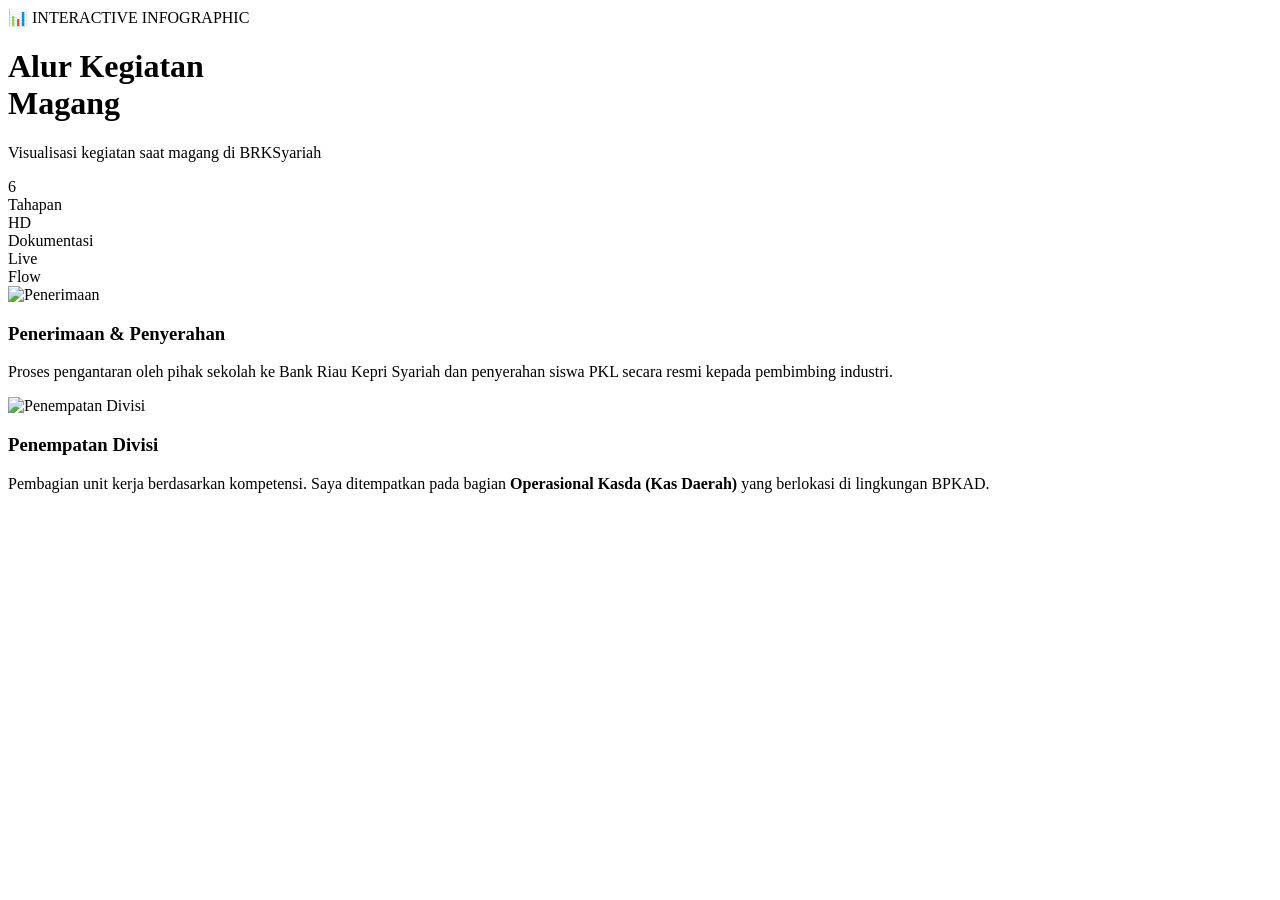
==== index.html @ 4389b450 "create right card" ====
<!DOCTYPE html>
<html lang="en">
<head>
    <meta charset="UTF-8">
    <meta name="viewport" content="width=device-width, initial-scale=1.0">
    <title>Document</title>
</head>
<body>
    <header>
        <div class="hero-content">
            <div class="hero-tag">📊 INTERACTIVE INFOGRAPHIC</div>
        </div>

        <h1>
            Alur Kegiatan<br>
            <span>Magang</span>
        </h1>

        <p>
            Visualisasi kegiatan saat magang di BRKSyariah
        </p>

        <div class="hero-stats">
            <div class="stat">
                <div class="num">6</div>
                <div class="label">Tahapan</div>
            </div>
            <div class="stat">
                <div class="num">HD</div>
                <div class="label">Dokumentasi</div>
            </div>
            <div class="stat">
                <div class="num">Live</div>
                <div class="label">Flow</div>
            </div>
        </div>
    </header>

    <div class="container">
        <div class="timeline-item left">
            <div class="content">
                <img src="" alt="Penerimaan">
                <h3>Penerimaan & Penyerahan</h3>
                <p>Proses pengantaran oleh pihak sekolah ke Bank Riau Kepri Syariah dan penyerahan siswa PKL secara resmi kepada pembimbing industri.</p>
            </div>
            <div class="timeline-dot"></div>
        </div>

        <div class="timeline-item right">
            <div class="content">
                <img src="pembagian.jpeg" alt="Penempatan Divisi">
                <h3>Penempatan Divisi</h3>
                <p>Pembagian unit kerja berdasarkan kompetensi. Saya ditempatkan pada bagian <b>Operasional Kasda (Kas Daerah)</b> yang berlokasi di lingkungan BPKAD.</p>
            </div>
            <div class="timeline-dot"></div>
        </div>
    </div>
</body>
</html>
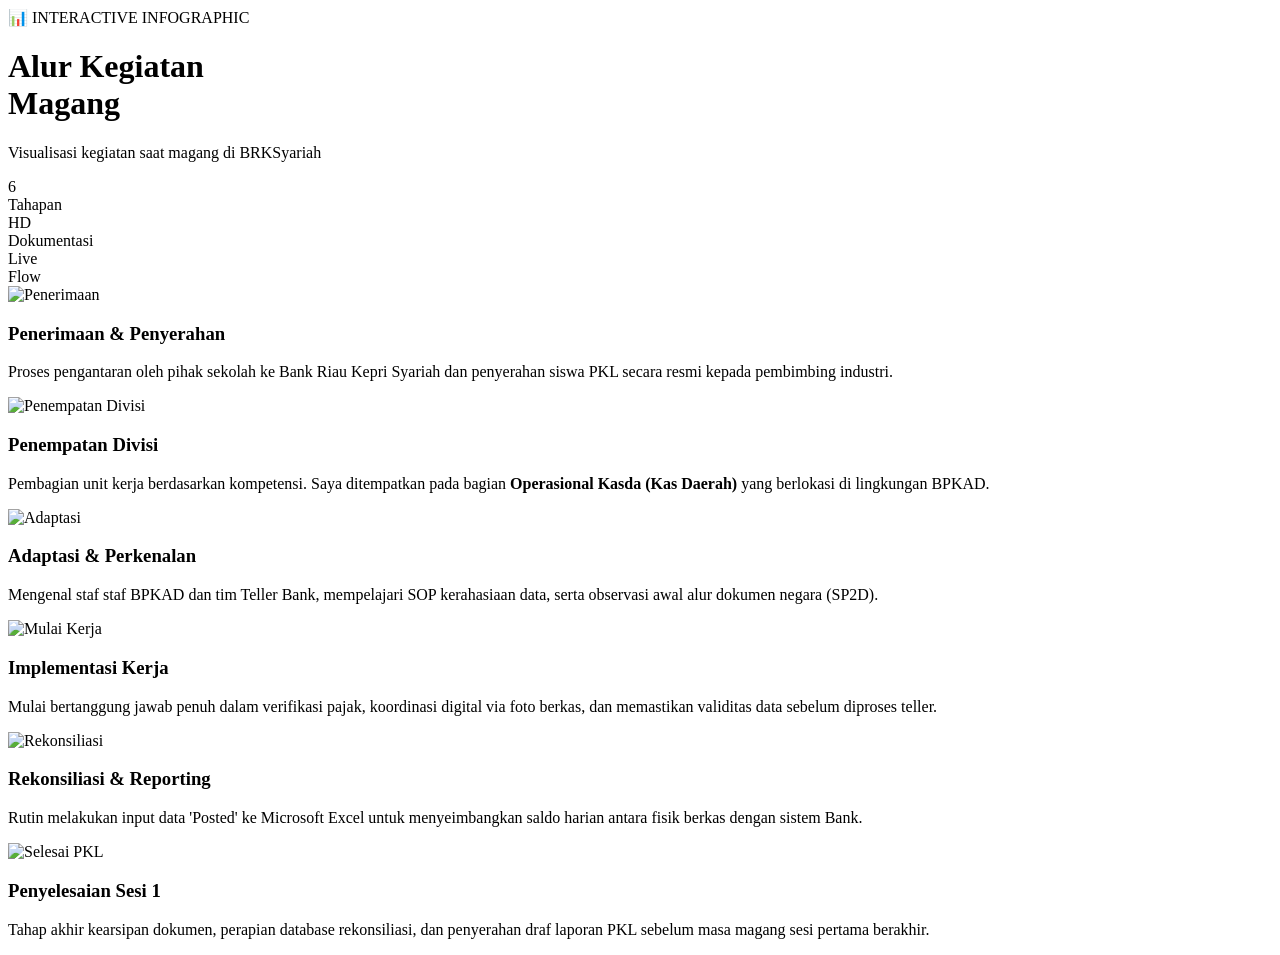
==== commit 668f5deb: "add another timeline content" ====
--- a/index.html
+++ b/index.html
@@ -54,6 +54,42 @@
             </div>
             <div class="timeline-dot"></div>
         </div>
+
+        <div class="timeline-item left">
+            <div class="content">
+                <img src="random.jpeg" alt="Adaptasi">
+                <h3>Adaptasi & Perkenalan</h3>
+                <p>Mengenal staf staf BPKAD dan tim Teller Bank, mempelajari SOP kerahasiaan data, serta observasi awal alur dokumen negara (SP2D).</p>
+            </div>
+            <div class="timeline-dot"></div>
+        </div>
+
+        <div class="timeline-item right">
+            <div class="content">
+                <img src="pilah.jpeg" alt="Mulai Kerja">
+                <h3>Implementasi Kerja</h3>
+                <p>Mulai bertanggung jawab penuh dalam verifikasi pajak, koordinasi digital via foto berkas, dan memastikan validitas data sebelum diproses teller.</p>
+            </div>
+        <div class="timeline-dot"></div>
+        </div>
+
+        <div class="timeline-item left">
+            <div class="content">
+                <img src="rekon.jpeg" alt="Rekonsiliasi">
+                <h3>Rekonsiliasi & Reporting</h3>
+                <p>Rutin melakukan input data 'Posted' ke Microsoft Excel untuk menyeimbangkan saldo harian antara fisik berkas dengan sistem Bank.</p>
+            </div>
+            <div class="timeline-dot"></div>
+        </div>
+
+        <div class="timeline-item right">
+            <div class="content">
+                <img src="ttd.jpeg" alt="Selesai PKL">
+                <h3>Penyelesaian Sesi 1</h3>
+                <p>Tahap akhir kearsipan dokumen, perapian database rekonsiliasi, dan penyerahan draf laporan PKL sebelum masa magang sesi pertama berakhir.</p>
+            </div>
+            <div class="timeline-dot"></div>
+        </div>
     </div>
 </body>
 </html>
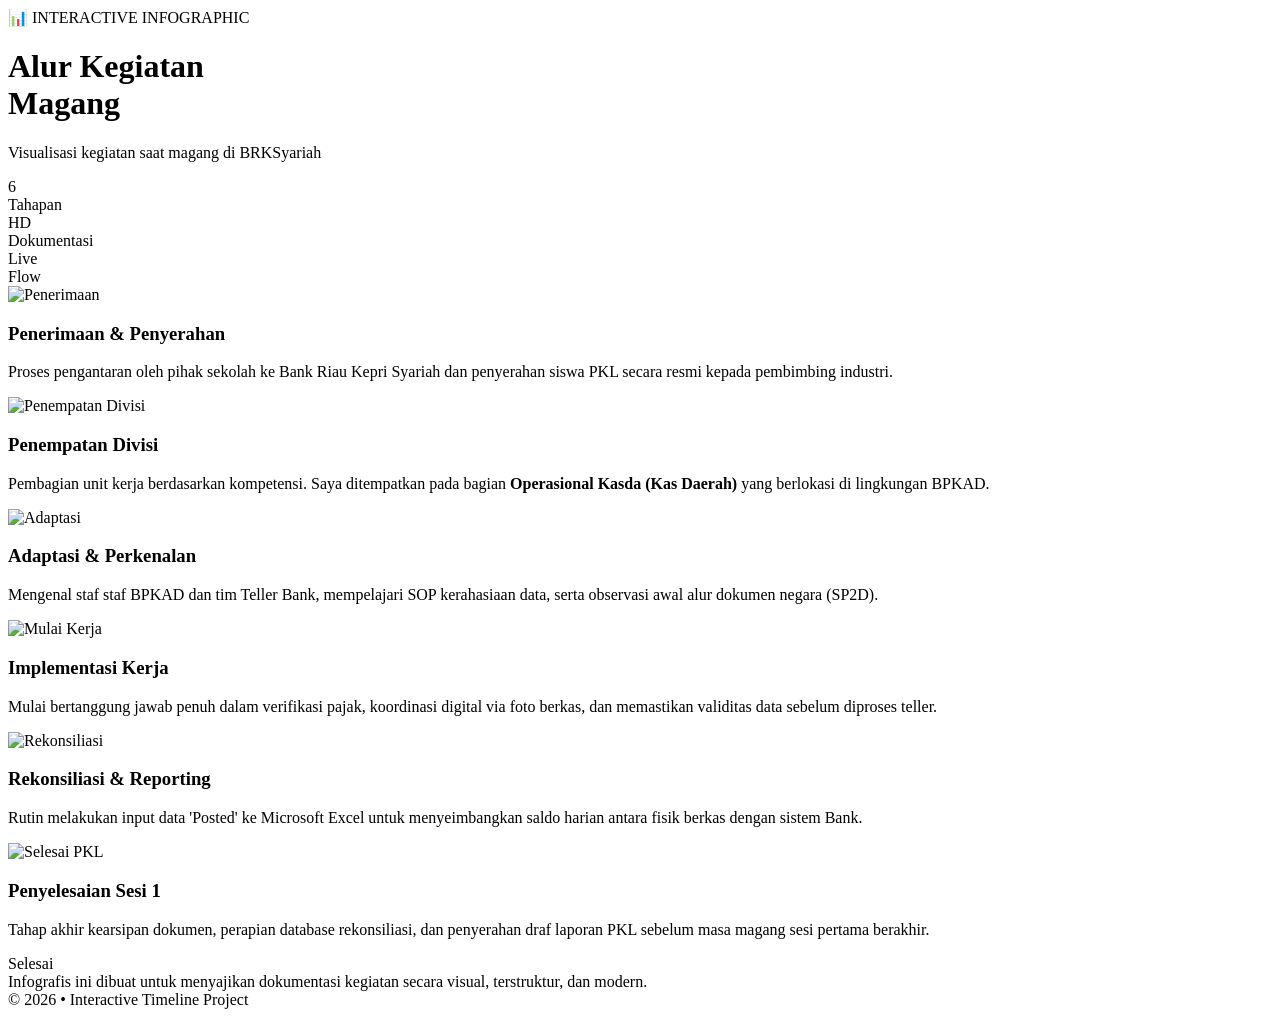
==== commit e1abfafe: "create footer section" ====
--- a/index.html
+++ b/index.html
@@ -91,5 +91,20 @@
             <div class="timeline-dot"></div>
         </div>
     </div>
+
+    <footer class="footer">
+        <div class="footer-inner">
+            <div class="footer-title">Selesai</div>
+            <div class="footer-text">
+                Infografis ini dibuat untuk menyajikan dokumentasi kegiatan secara visual, terstruktur, dan modern.
+            </div>
+
+            <div class="footer-line"></div>
+
+            <div class="footer-mini">
+                © 2026 • Interactive Timeline Project
+            </div>
+        </div>  
+    </footer>
 </body>
 </html>
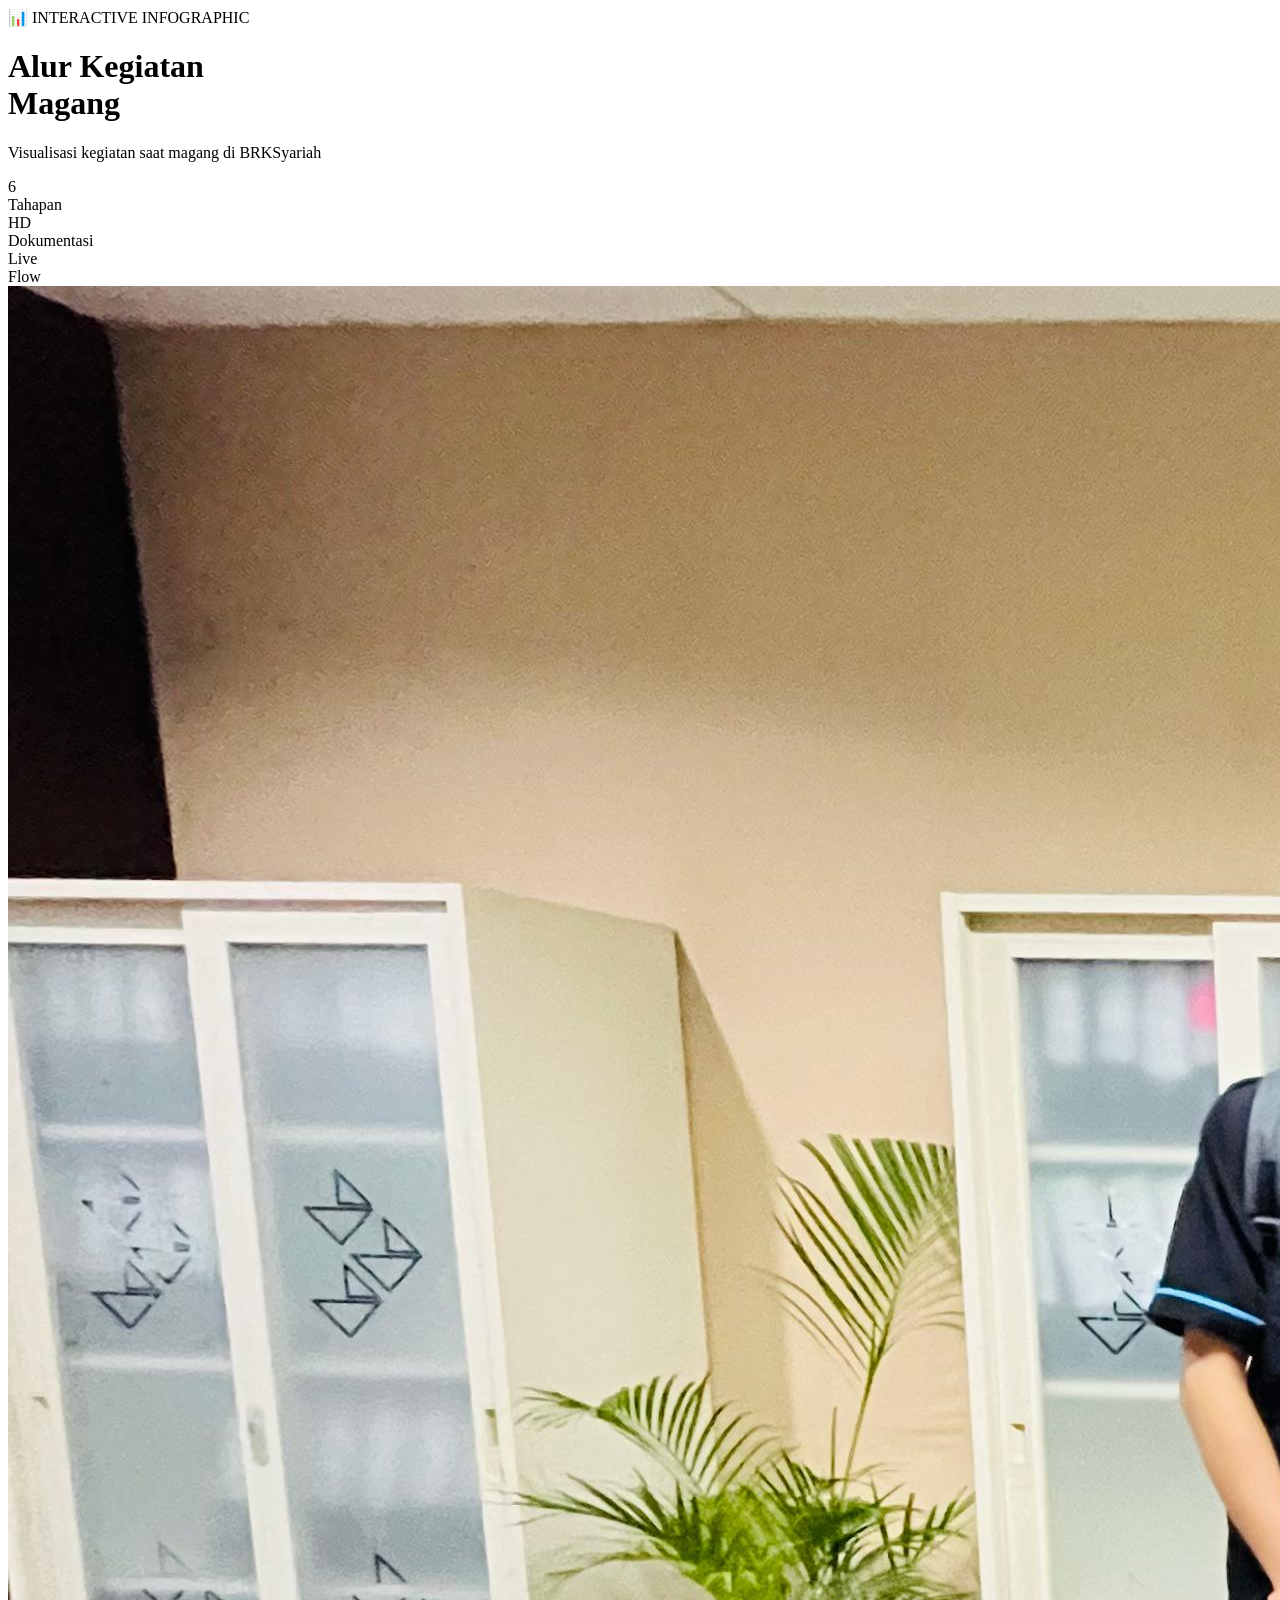
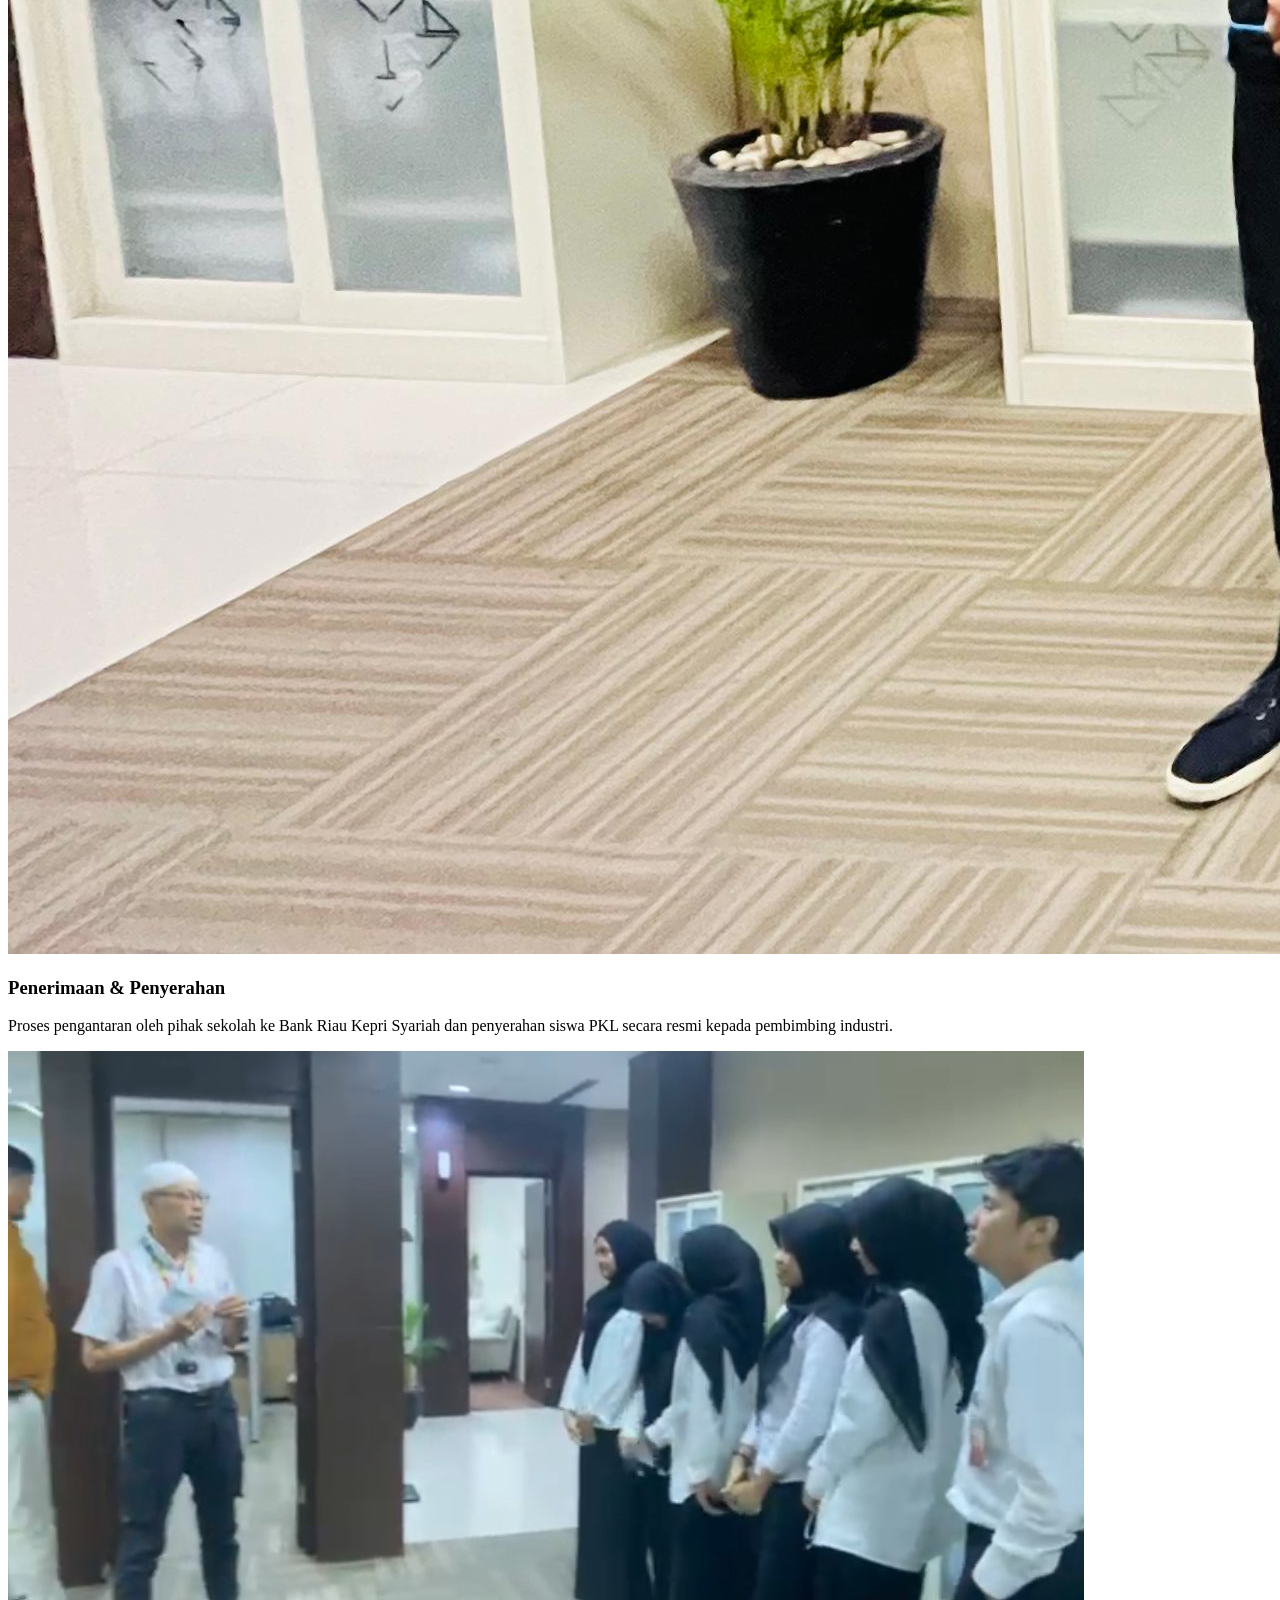
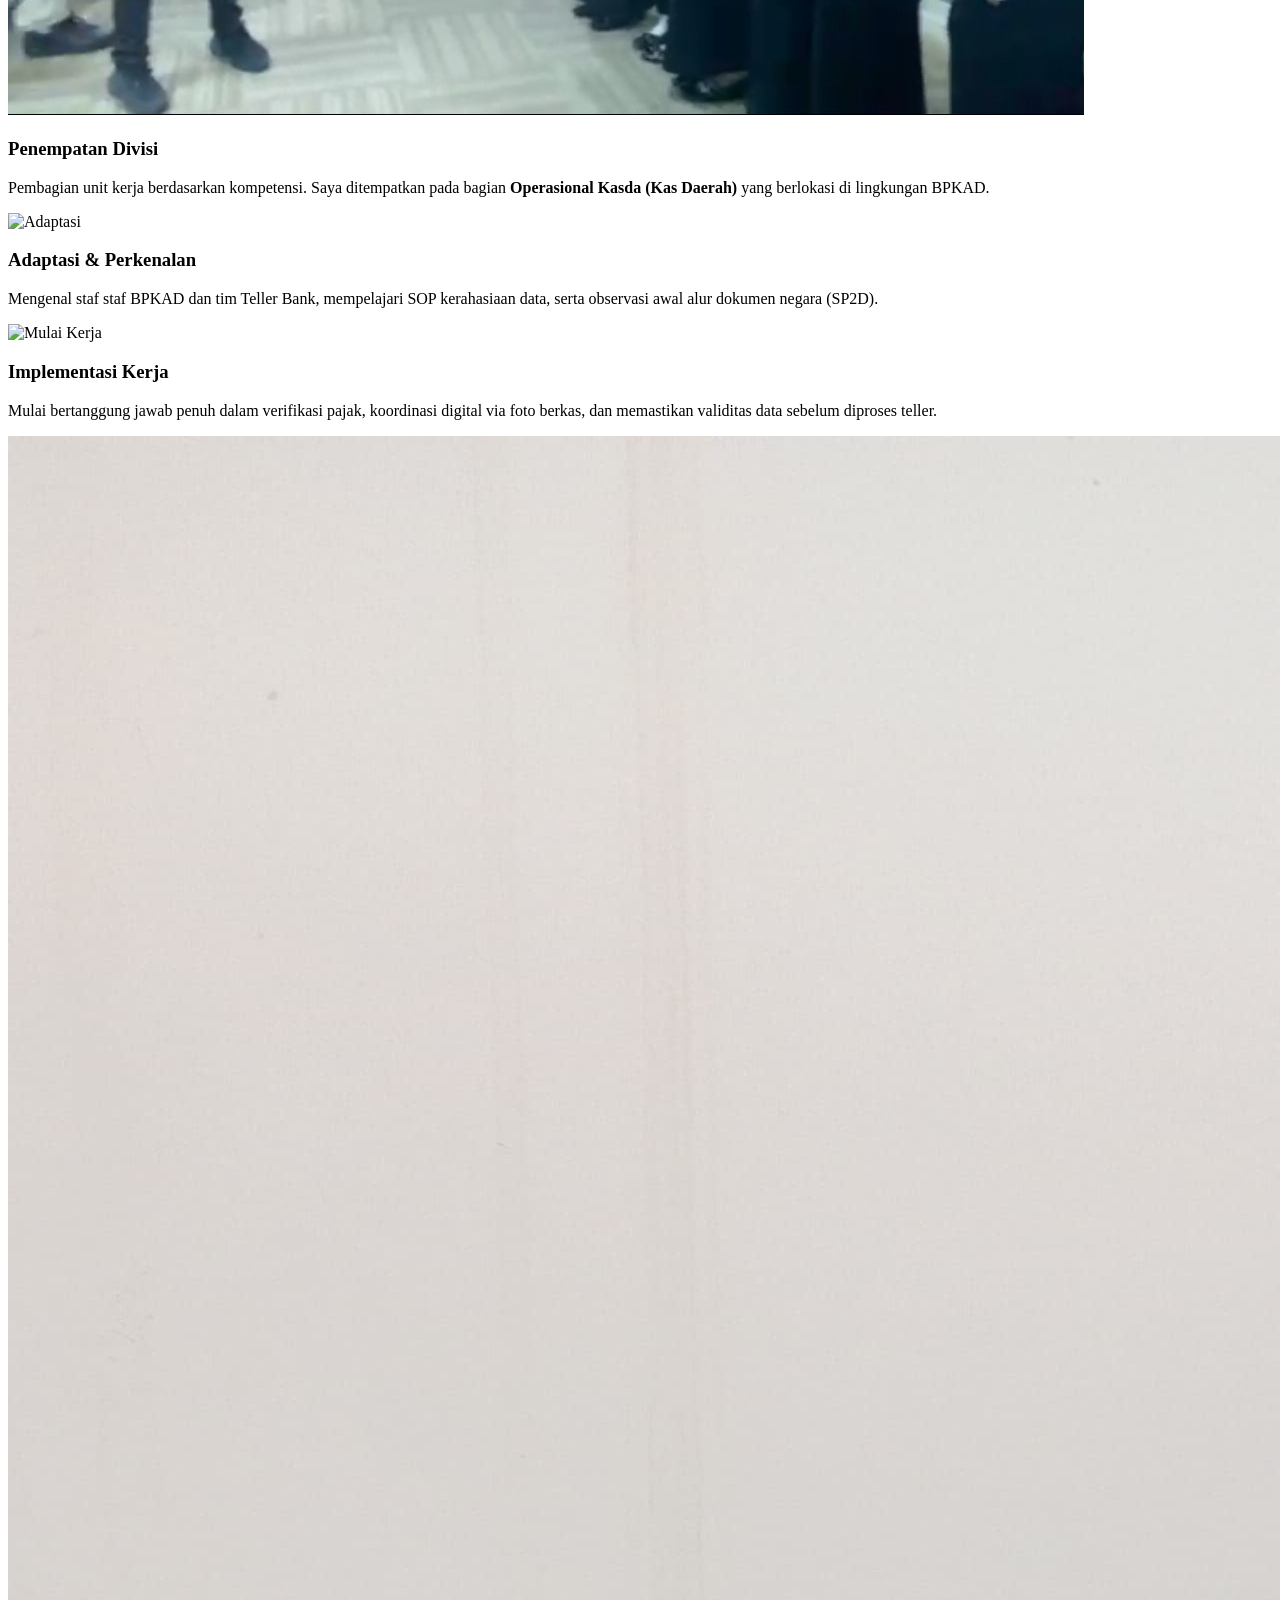
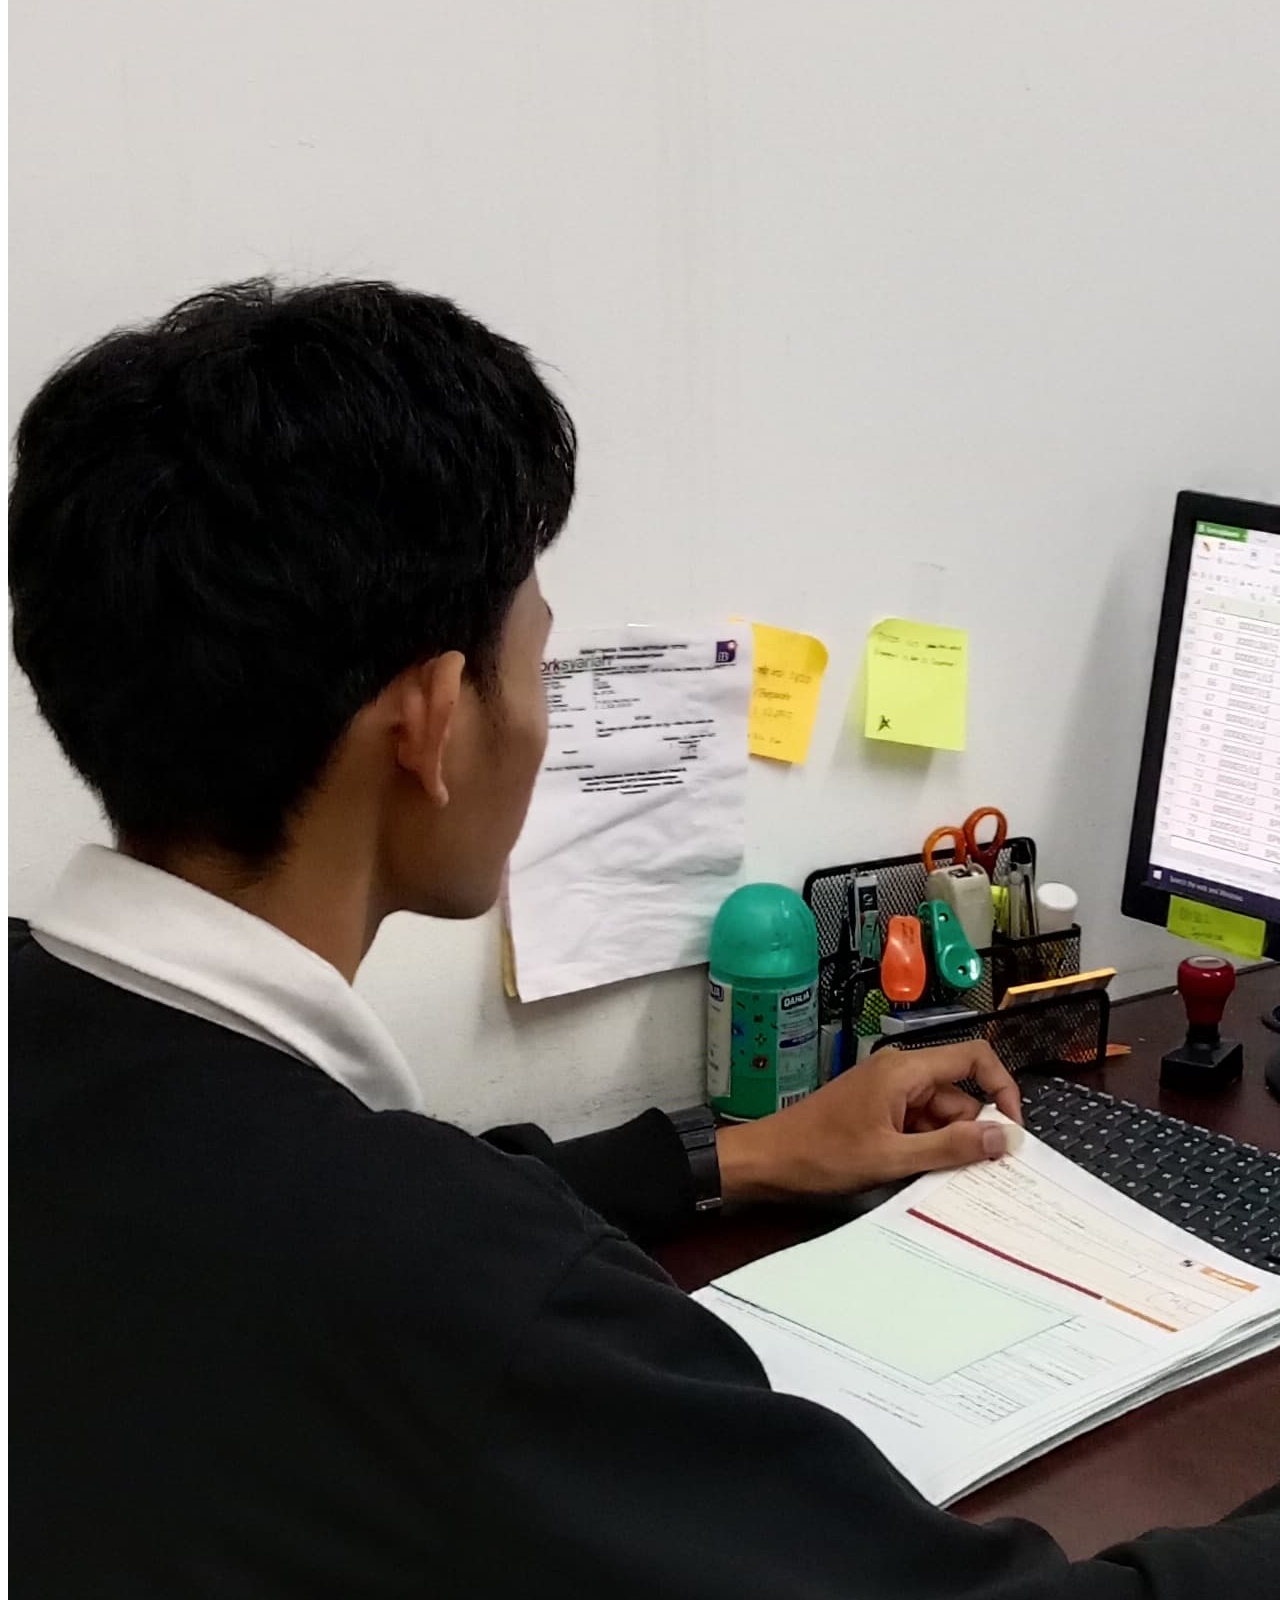
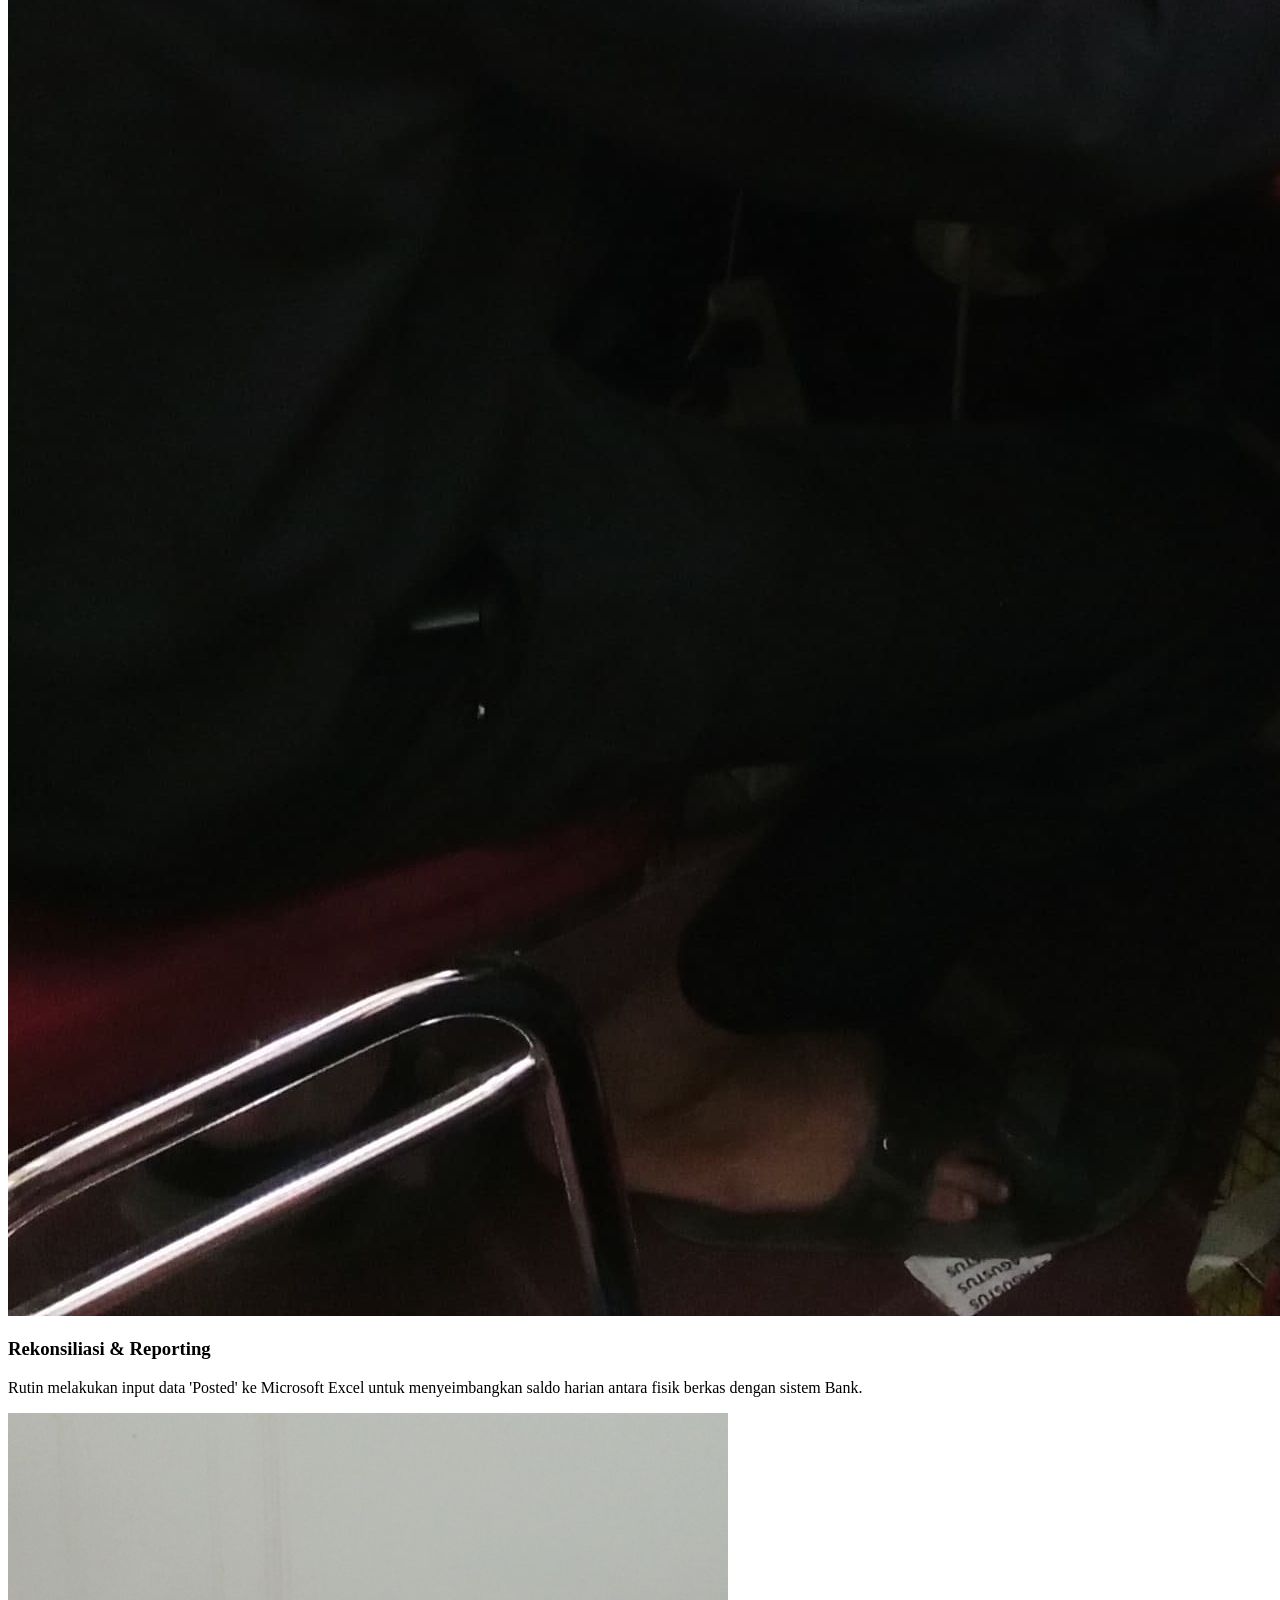
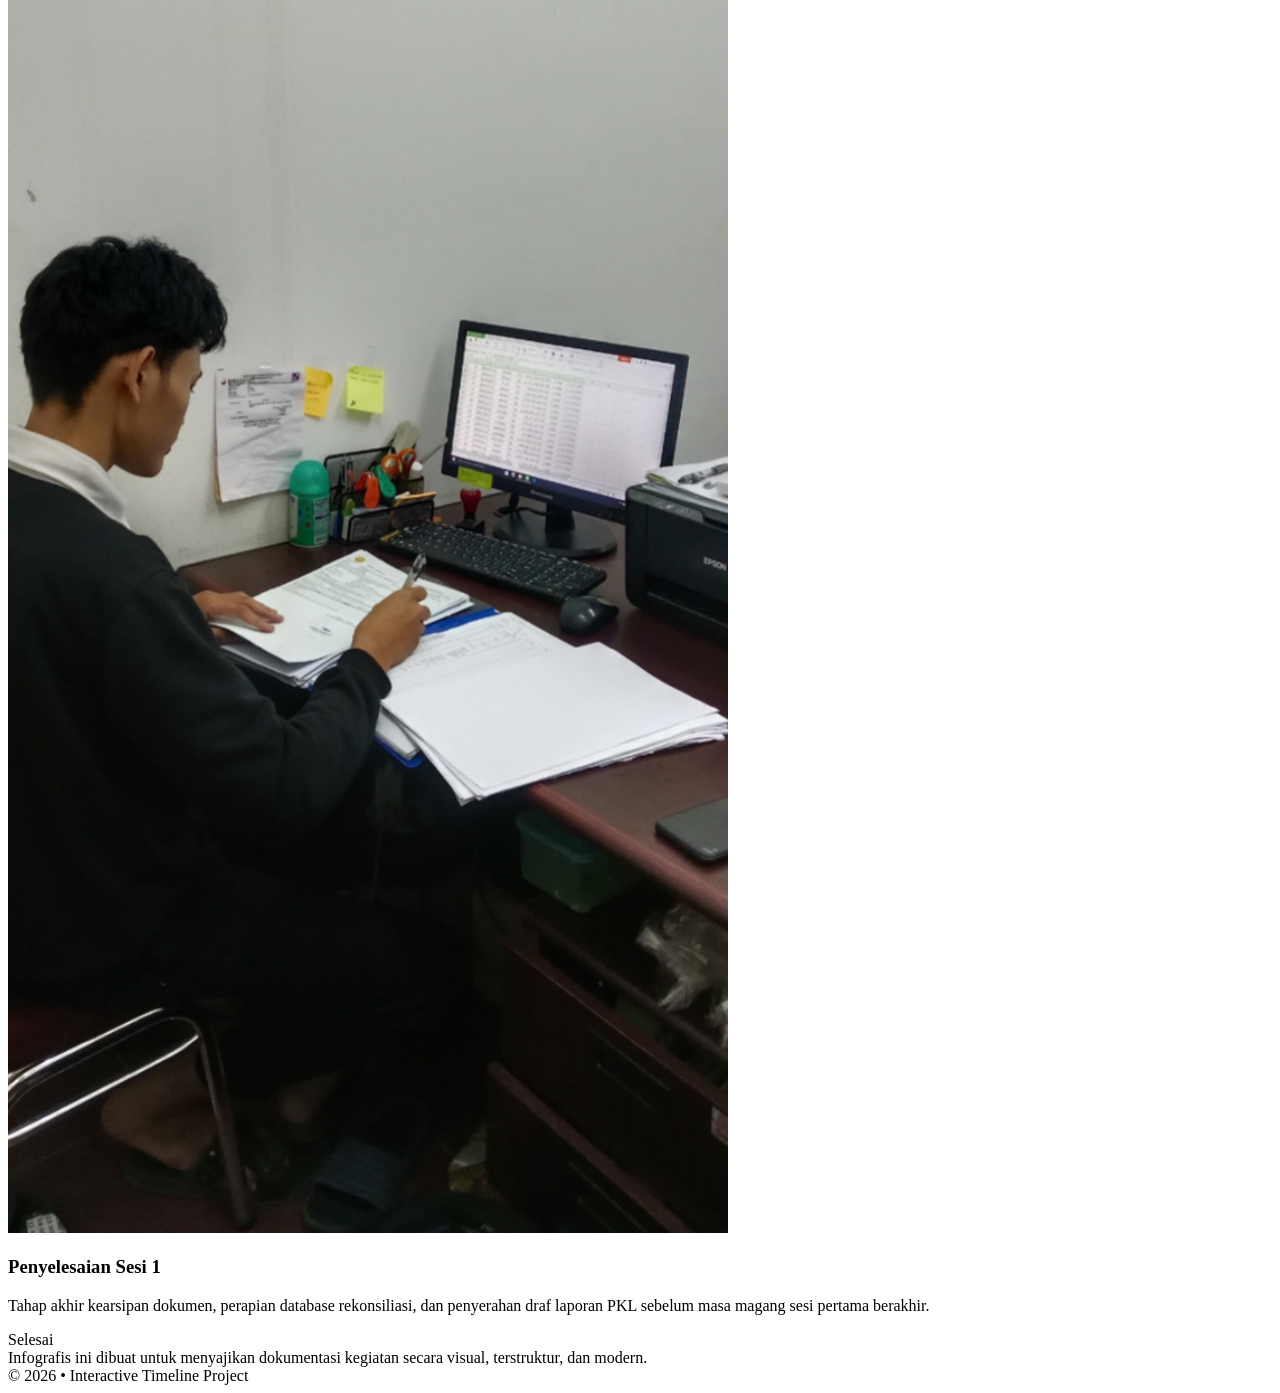
==== commit f46dfe1c: "add image assets" ====
--- a/index.html
+++ b/index.html
@@ -39,7 +39,7 @@
     <div class="container">
         <div class="timeline-item left">
             <div class="content">
-                <img src="" alt="Penerimaan">
+                <img src="assets/img/awal.jpeg" alt="Penerimaan">
                 <h3>Penerimaan & Penyerahan</h3>
                 <p>Proses pengantaran oleh pihak sekolah ke Bank Riau Kepri Syariah dan penyerahan siswa PKL secara resmi kepada pembimbing industri.</p>
             </div>
@@ -48,7 +48,7 @@
 
         <div class="timeline-item right">
             <div class="content">
-                <img src="pembagian.jpeg" alt="Penempatan Divisi">
+                <img src="assets/img/pembagian.jpeg" alt="Penempatan Divisi">
                 <h3>Penempatan Divisi</h3>
                 <p>Pembagian unit kerja berdasarkan kompetensi. Saya ditempatkan pada bagian <b>Operasional Kasda (Kas Daerah)</b> yang berlokasi di lingkungan BPKAD.</p>
             </div>
@@ -57,7 +57,7 @@
 
         <div class="timeline-item left">
             <div class="content">
-                <img src="random.jpeg" alt="Adaptasi">
+                <img src="assets/img/adaptasi.jpeg" alt="Adaptasi">
                 <h3>Adaptasi & Perkenalan</h3>
                 <p>Mengenal staf staf BPKAD dan tim Teller Bank, mempelajari SOP kerahasiaan data, serta observasi awal alur dokumen negara (SP2D).</p>
             </div>
@@ -66,7 +66,7 @@
 
         <div class="timeline-item right">
             <div class="content">
-                <img src="pilah.jpeg" alt="Mulai Kerja">
+                <img src="assets/img/mulai.jpeg" alt="Mulai Kerja">
                 <h3>Implementasi Kerja</h3>
                 <p>Mulai bertanggung jawab penuh dalam verifikasi pajak, koordinasi digital via foto berkas, dan memastikan validitas data sebelum diproses teller.</p>
             </div>
@@ -75,7 +75,7 @@
 
         <div class="timeline-item left">
             <div class="content">
-                <img src="rekon.jpeg" alt="Rekonsiliasi">
+                <img src="assets/img/rekon.jpeg" alt="Rekonsiliasi">
                 <h3>Rekonsiliasi & Reporting</h3>
                 <p>Rutin melakukan input data 'Posted' ke Microsoft Excel untuk menyeimbangkan saldo harian antara fisik berkas dengan sistem Bank.</p>
             </div>
@@ -84,7 +84,7 @@
 
         <div class="timeline-item right">
             <div class="content">
-                <img src="ttd.jpeg" alt="Selesai PKL">
+                <img src="assets/img/ttd.jpeg" alt="Selesai PKL">
                 <h3>Penyelesaian Sesi 1</h3>
                 <p>Tahap akhir kearsipan dokumen, perapian database rekonsiliasi, dan penyerahan draf laporan PKL sebelum masa magang sesi pertama berakhir.</p>
             </div>
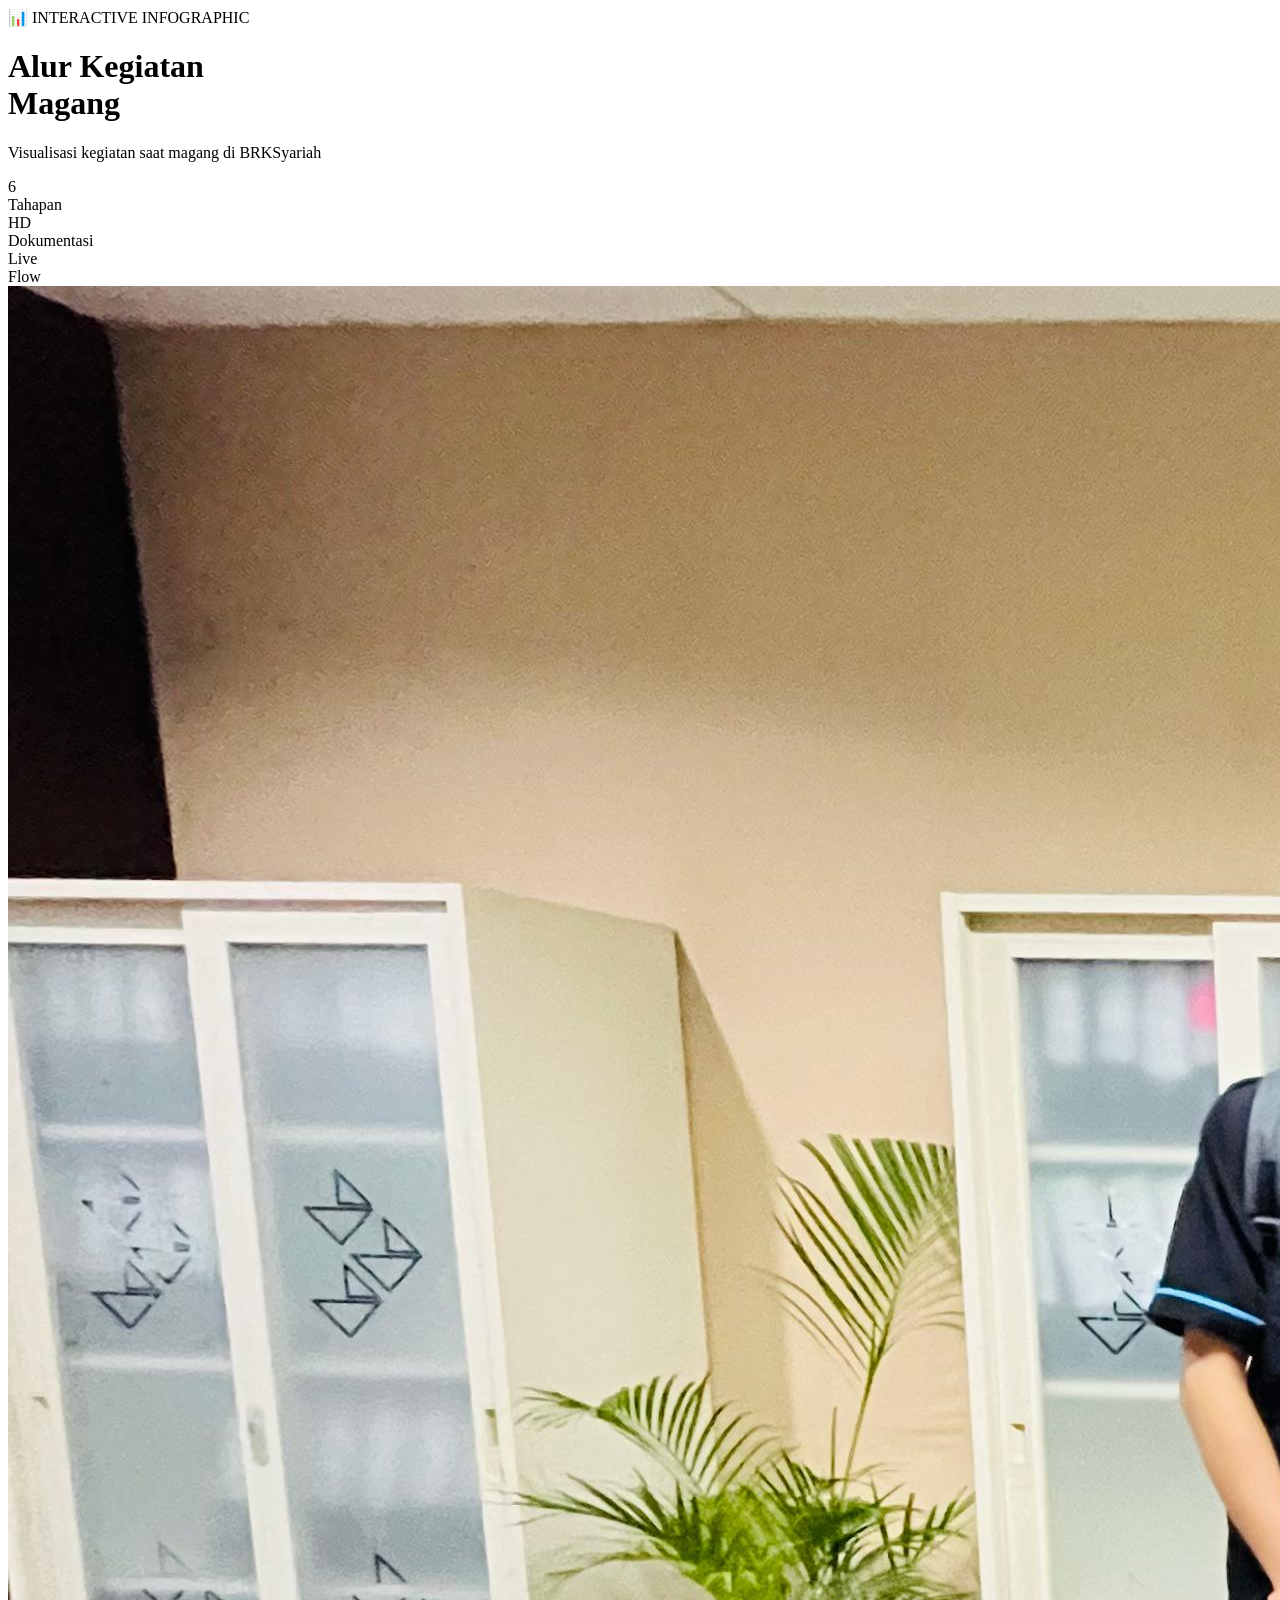
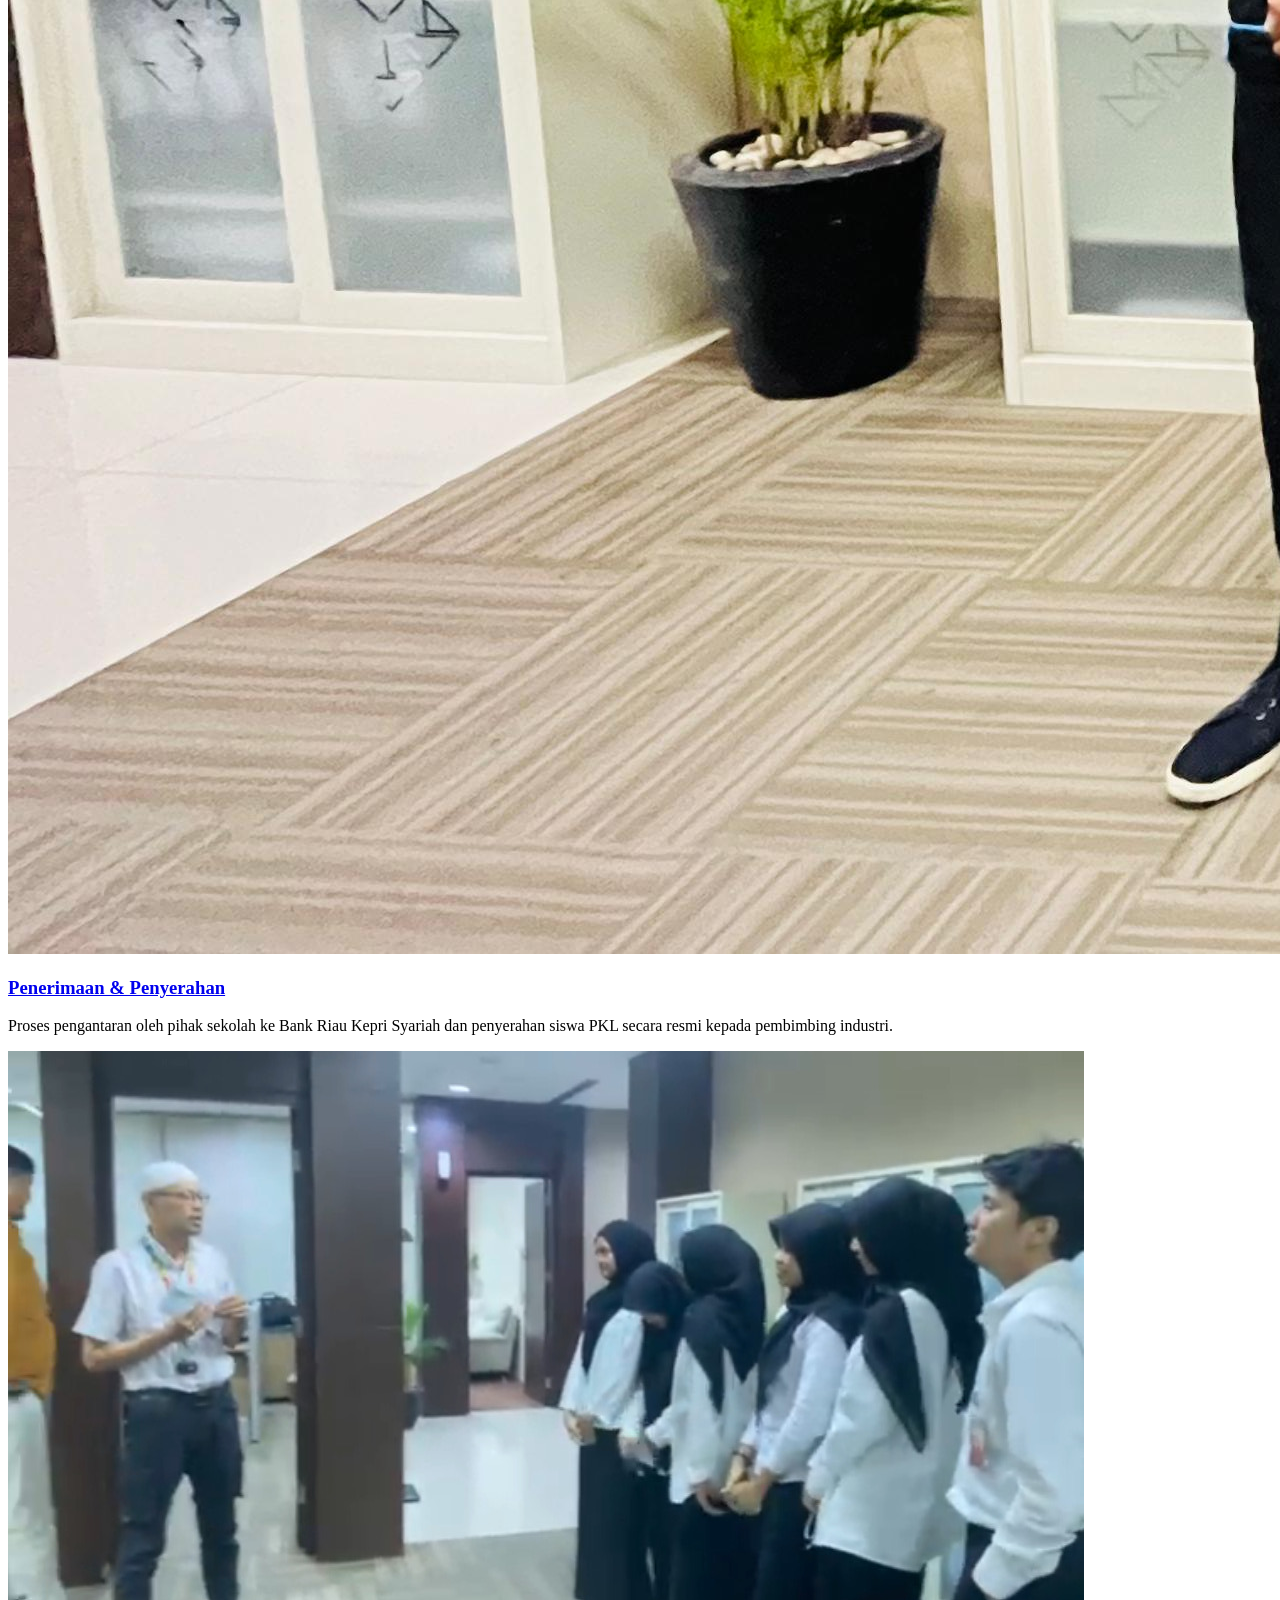
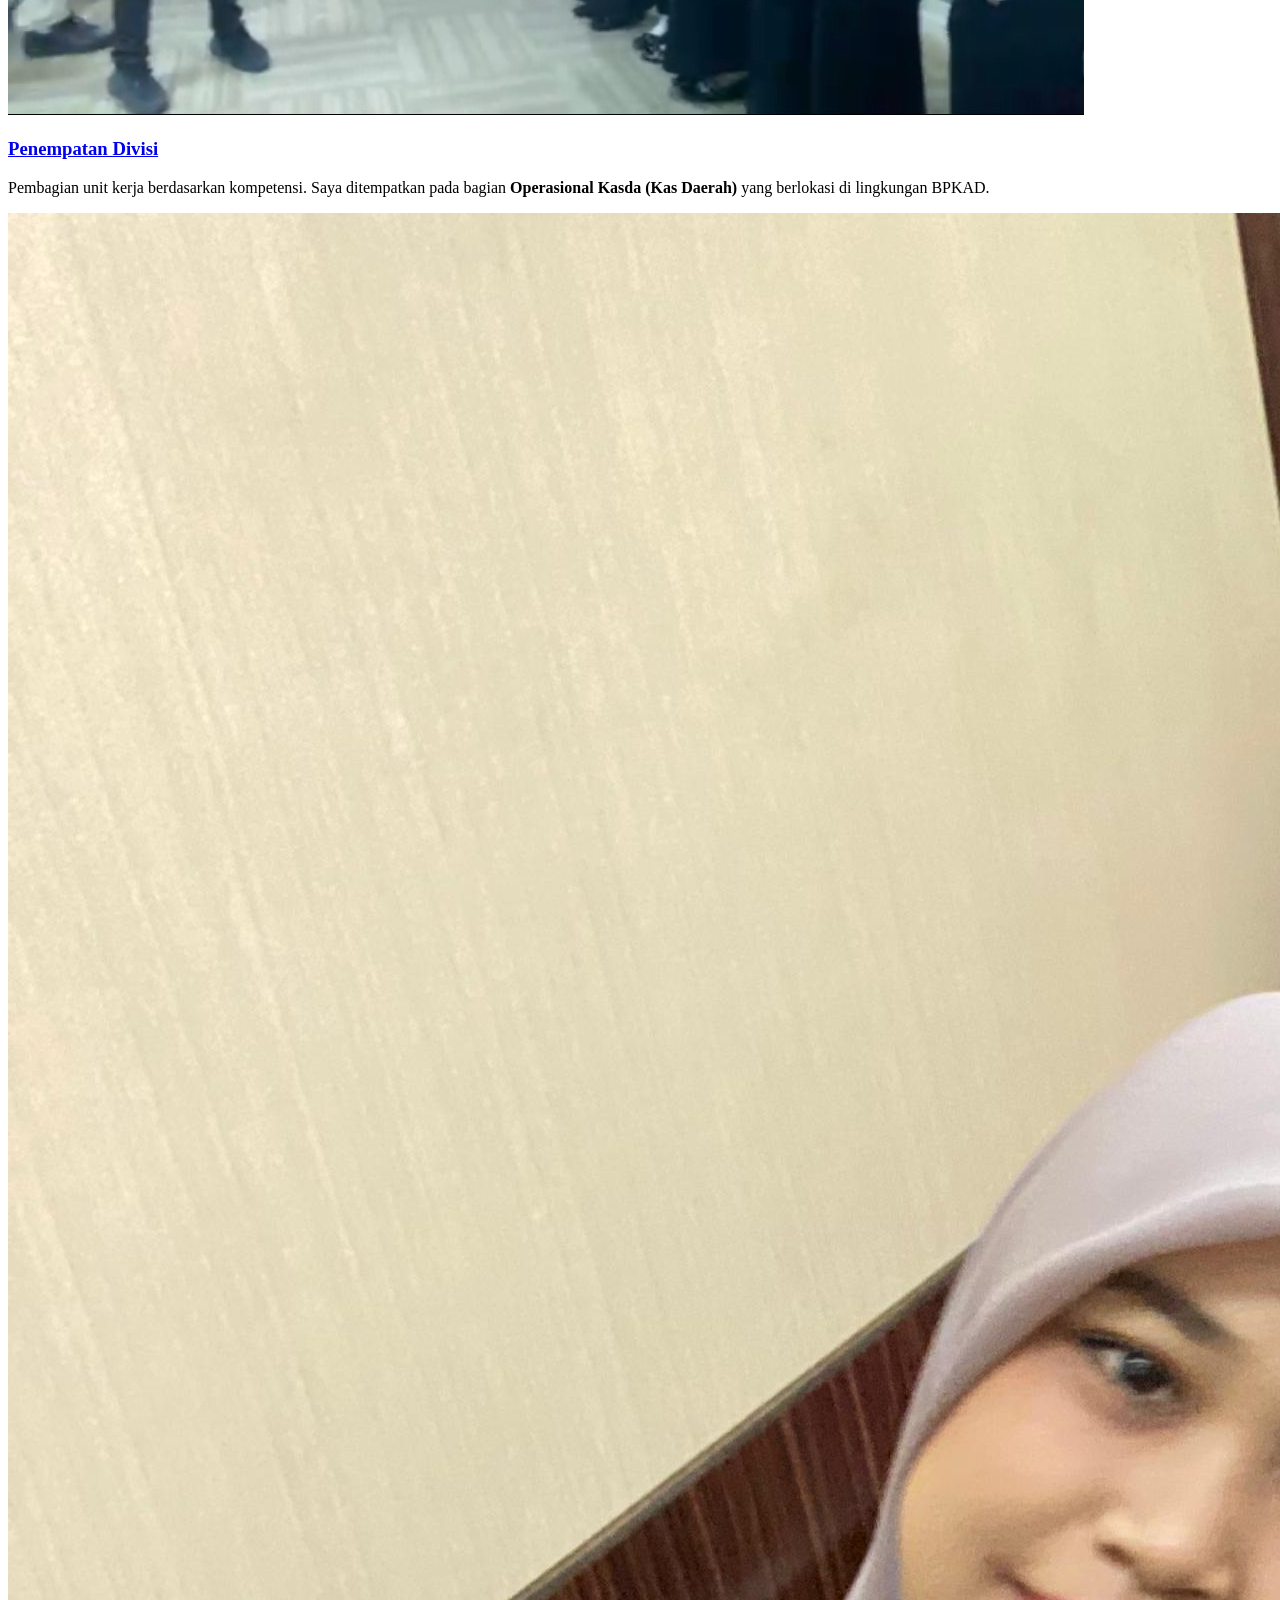
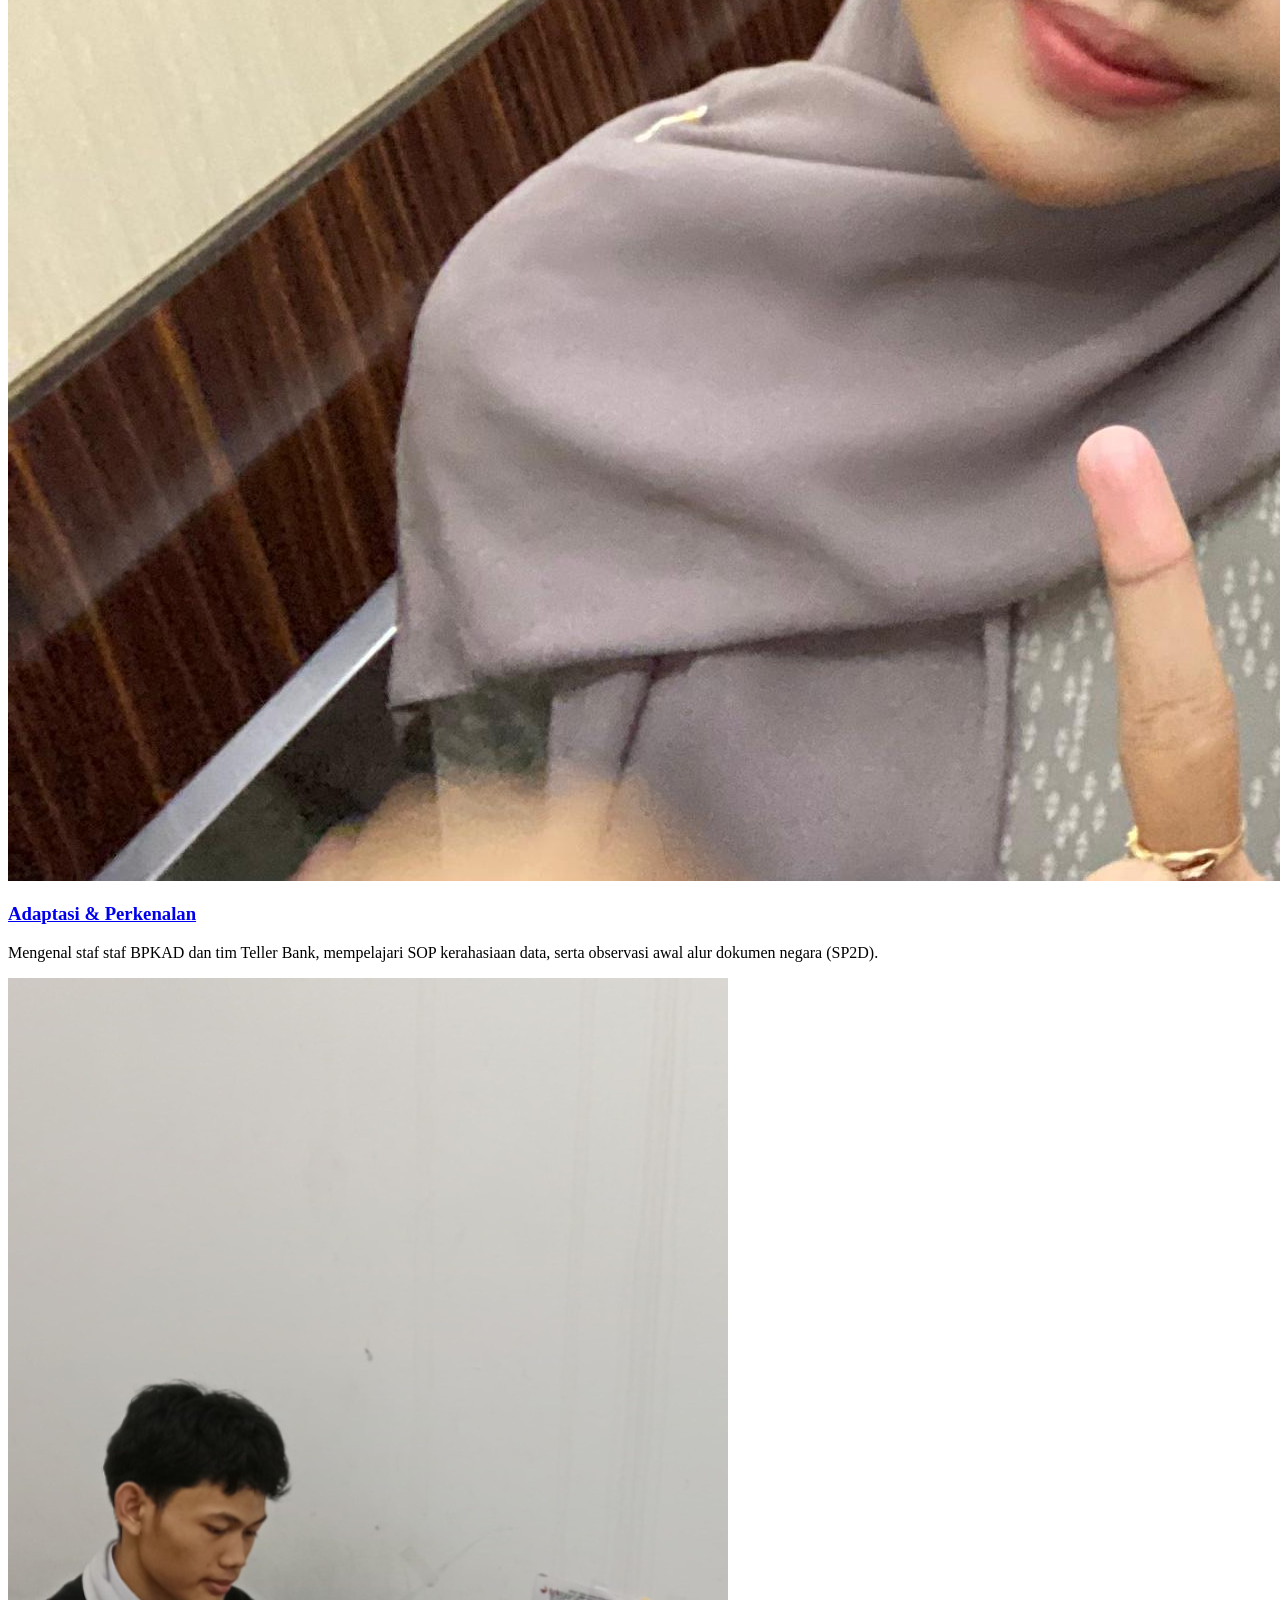
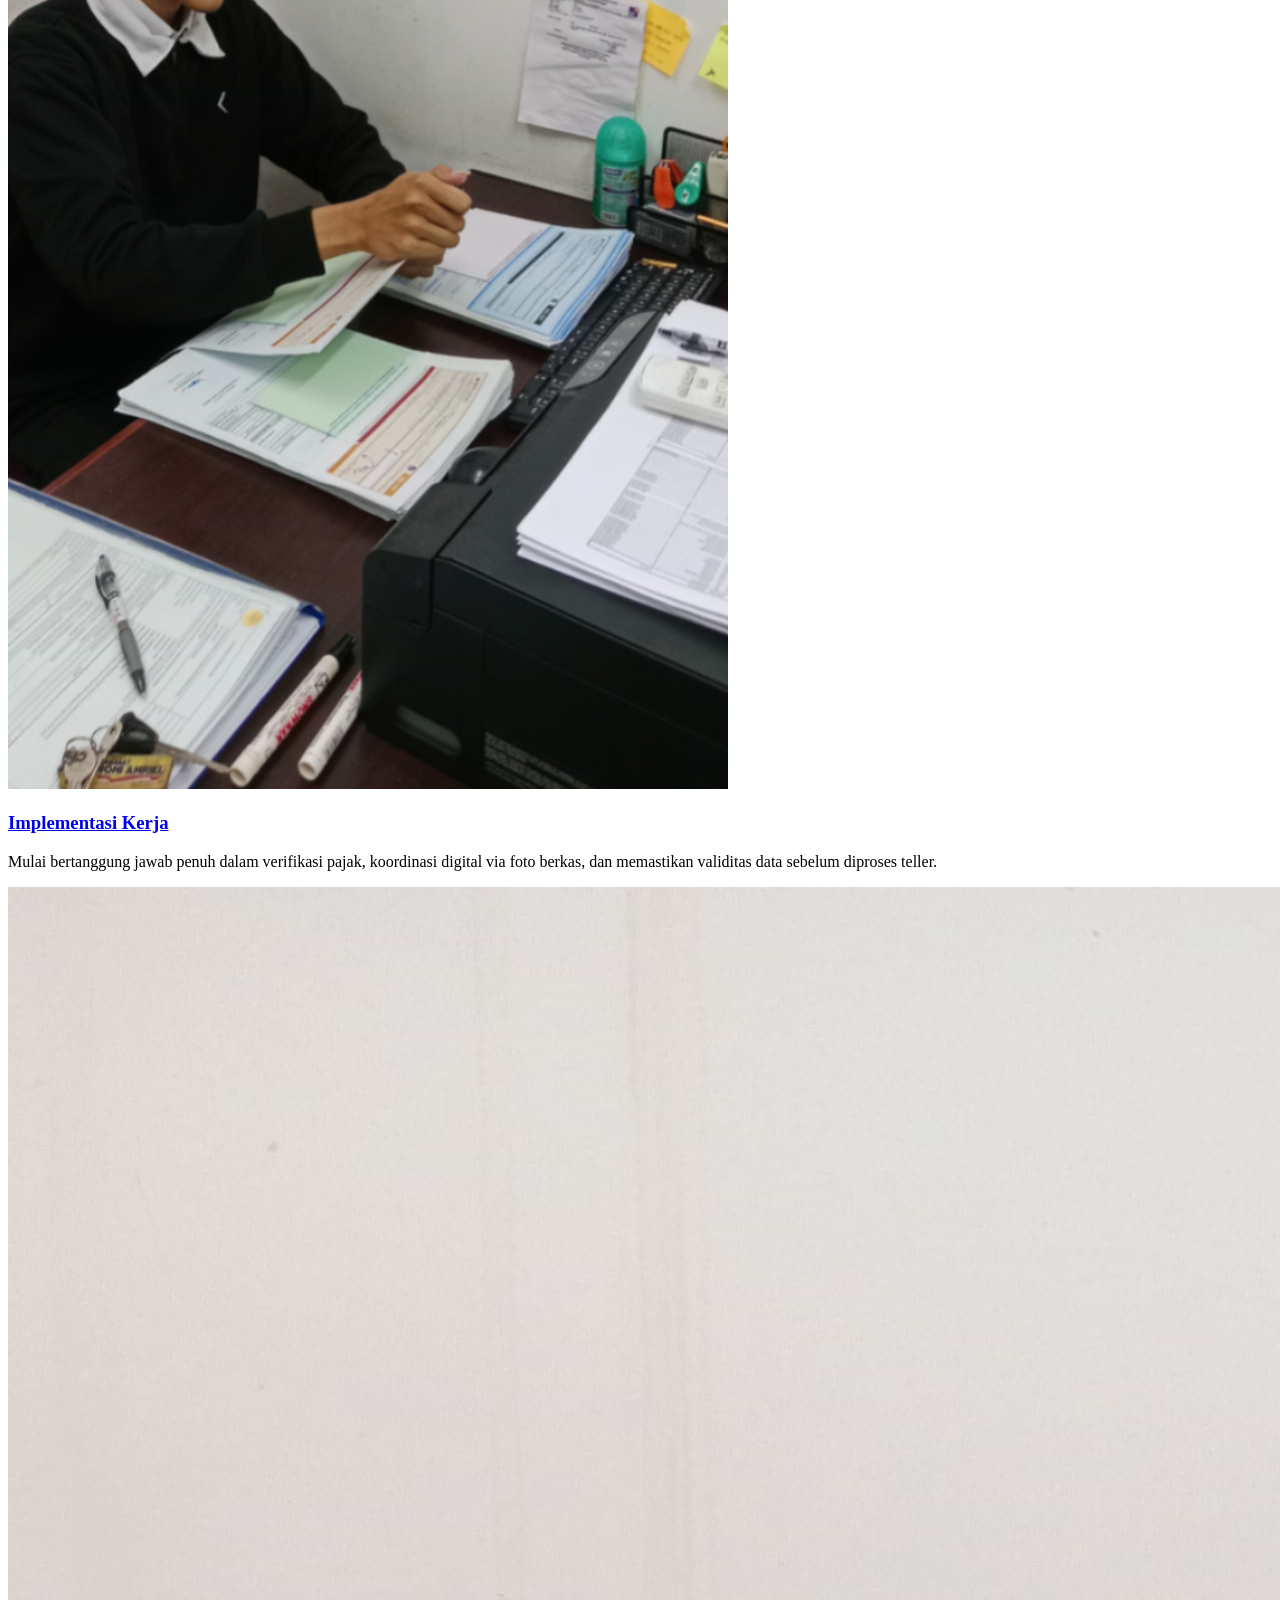
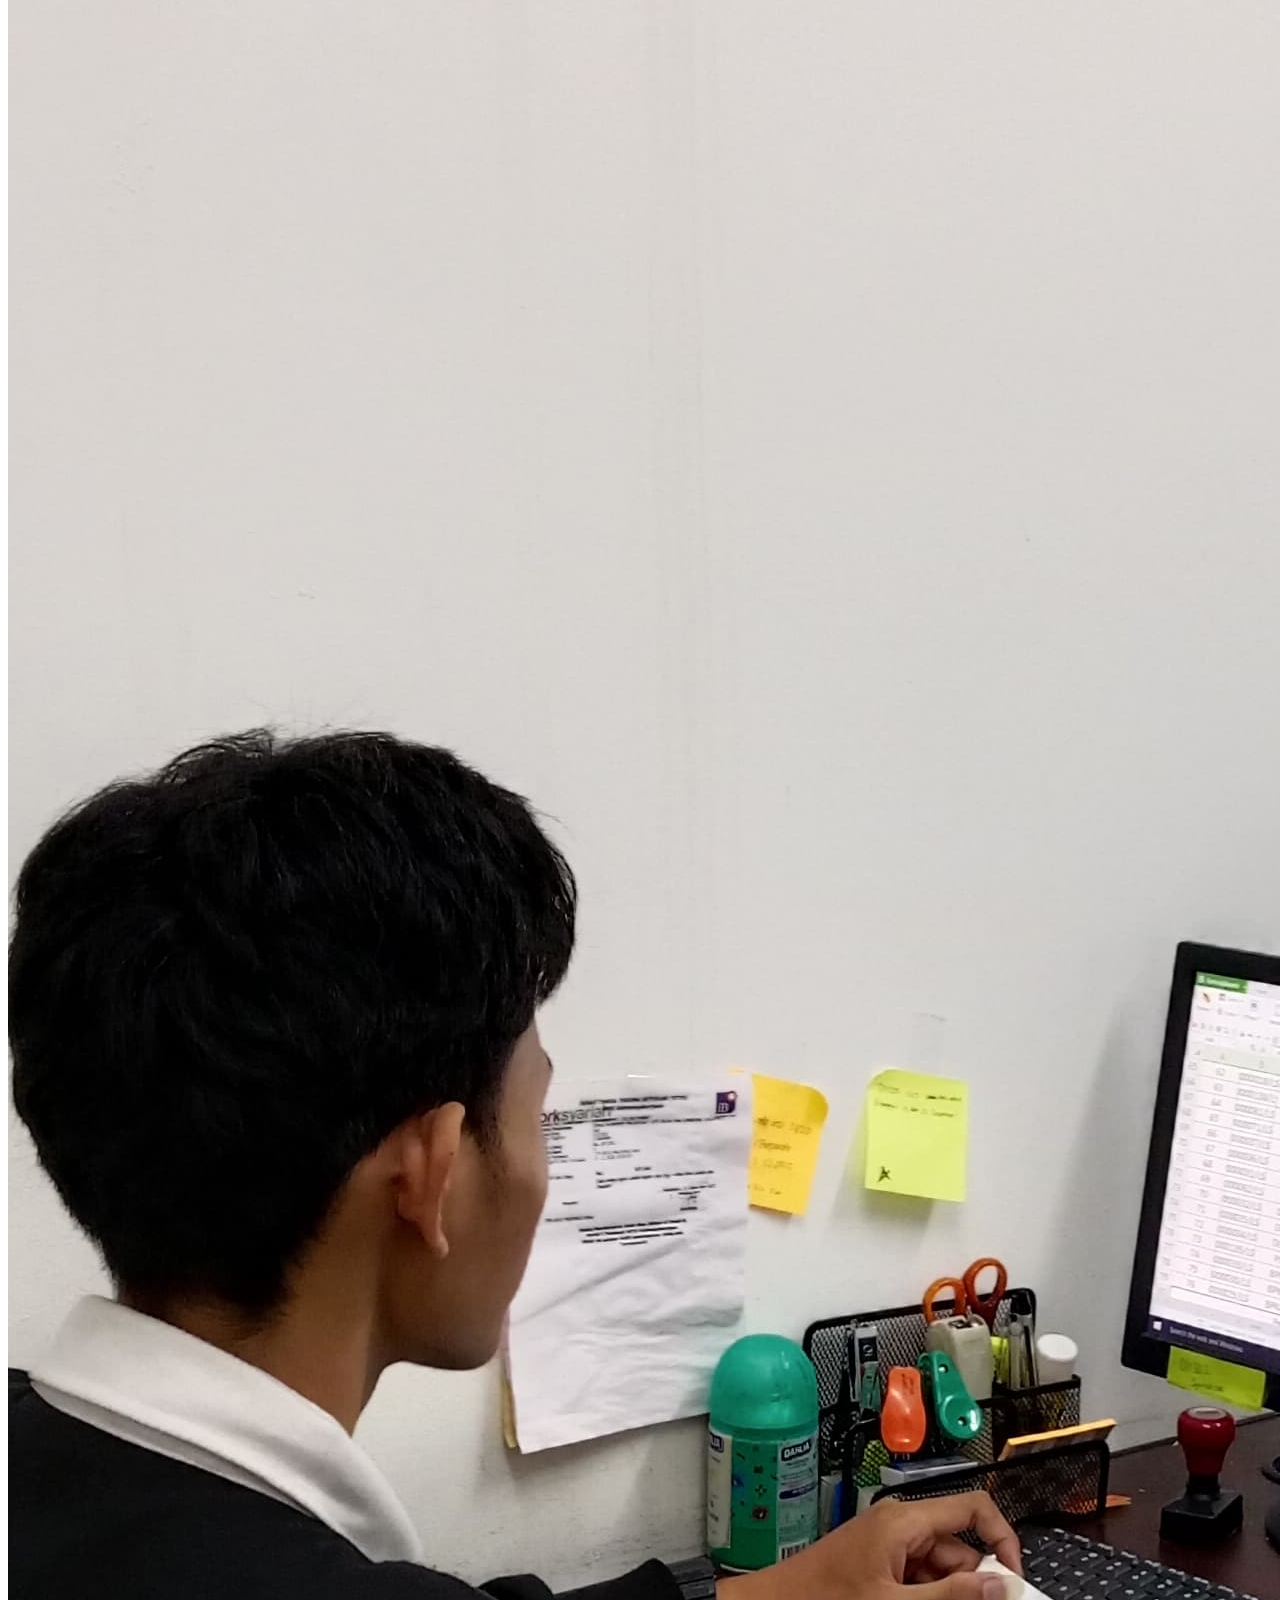
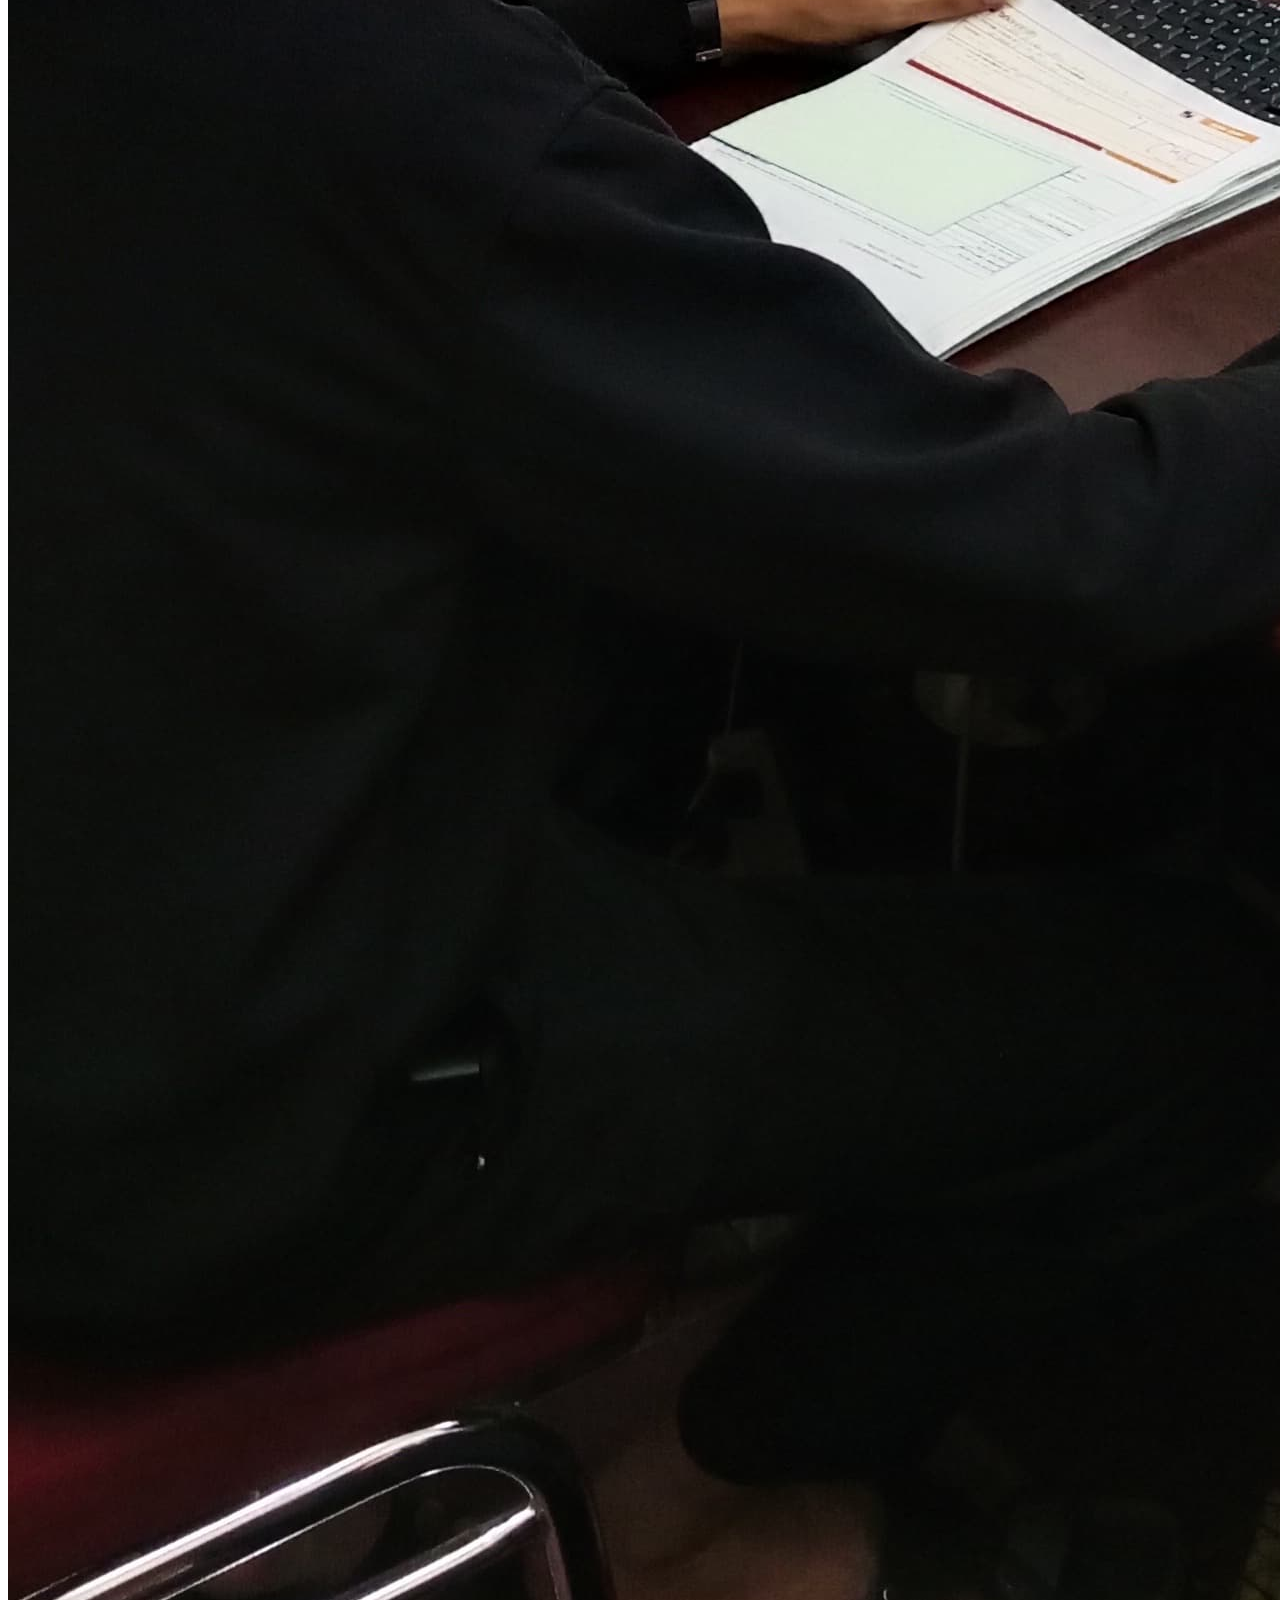
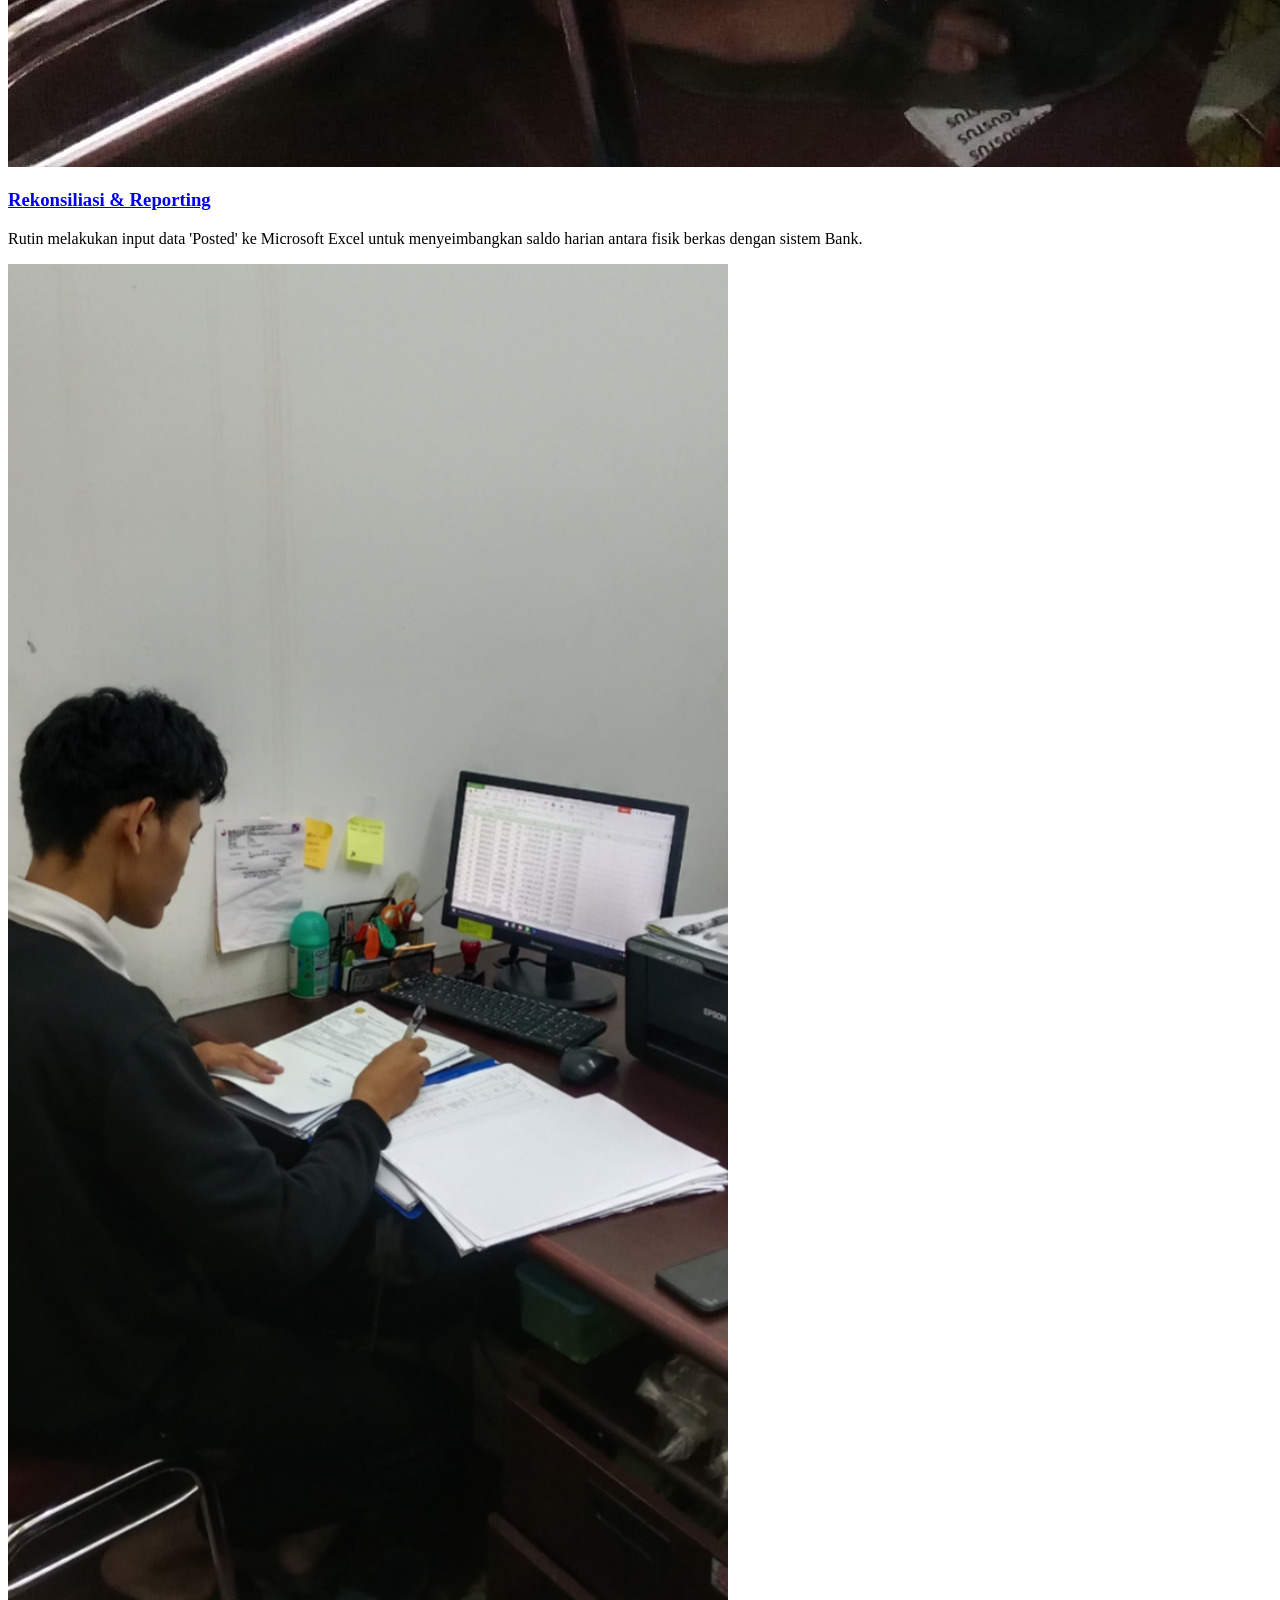
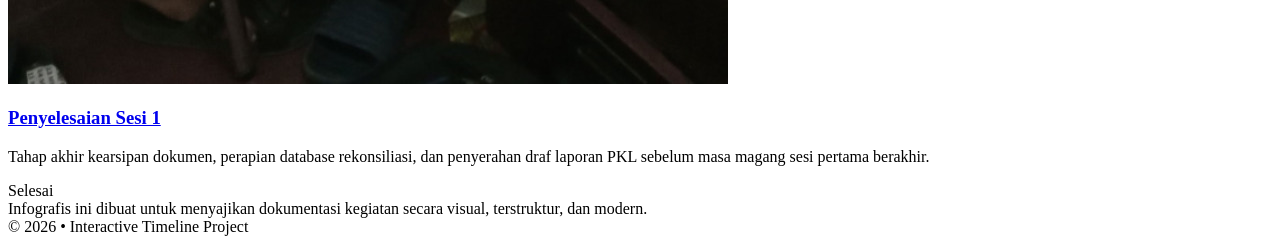
==== commit c9a83f5e: "create detailed pages" ====
--- a/index.html
+++ b/index.html
@@ -3,7 +3,7 @@
 <head>
     <meta charset="UTF-8">
     <meta name="viewport" content="width=device-width, initial-scale=1.0">
-    <title>Document</title>
+    <title>Infografis Magang</title>
 </head>
 <body>
     <header>
@@ -39,8 +39,8 @@
     <div class="container">
         <div class="timeline-item left">
             <div class="content">
-                <img src="assets/img/awal.jpeg" alt="Penerimaan">
-                <h3>Penerimaan & Penyerahan</h3>
+                <a href="assets/pages/penerimaan.html"><img src="assets/img/awal.jpeg" alt="Penerimaan"></a>
+                <h3><a href="assets/pages/penerimaan.html">Penerimaan & Penyerahan</a></h3>
                 <p>Proses pengantaran oleh pihak sekolah ke Bank Riau Kepri Syariah dan penyerahan siswa PKL secara resmi kepada pembimbing industri.</p>
             </div>
             <div class="timeline-dot"></div>
@@ -48,8 +48,8 @@
 
         <div class="timeline-item right">
             <div class="content">
-                <img src="assets/img/pembagian.jpeg" alt="Penempatan Divisi">
-                <h3>Penempatan Divisi</h3>
+                <a href="assets/pages/penempatan.html"><img src="assets/img/pembagian.jpeg" alt="Penempatan Divisi"></a>
+                <h3><a href="assets/pages/penempatan.html">Penempatan Divisi</a></h3>
                 <p>Pembagian unit kerja berdasarkan kompetensi. Saya ditempatkan pada bagian <b>Operasional Kasda (Kas Daerah)</b> yang berlokasi di lingkungan BPKAD.</p>
             </div>
             <div class="timeline-dot"></div>
@@ -57,8 +57,8 @@
 
         <div class="timeline-item left">
             <div class="content">
-                <img src="assets/img/adaptasi.jpeg" alt="Adaptasi">
-                <h3>Adaptasi & Perkenalan</h3>
+                <a href="assets/pages/adaptasi.html"><img src="assets/img/random.jpeg" alt="Adaptasi"></a>
+                <h3><a href="assets/pages/adaptasi.html">Adaptasi & Perkenalan</a></h3>
                 <p>Mengenal staf staf BPKAD dan tim Teller Bank, mempelajari SOP kerahasiaan data, serta observasi awal alur dokumen negara (SP2D).</p>
             </div>
             <div class="timeline-dot"></div>
@@ -66,8 +66,8 @@
 
         <div class="timeline-item right">
             <div class="content">
-                <img src="assets/img/mulai.jpeg" alt="Mulai Kerja">
-                <h3>Implementasi Kerja</h3>
+                <a href="assets/pages/implementasi.html"><img src="assets/img/pilah.jpeg" alt="Mulai Kerja"></a>
+                <h3><a href="assets/pages/implementasi.html">Implementasi Kerja</a></h3>
                 <p>Mulai bertanggung jawab penuh dalam verifikasi pajak, koordinasi digital via foto berkas, dan memastikan validitas data sebelum diproses teller.</p>
             </div>
         <div class="timeline-dot"></div>
@@ -75,8 +75,8 @@
 
         <div class="timeline-item left">
             <div class="content">
-                <img src="assets/img/rekon.jpeg" alt="Rekonsiliasi">
-                <h3>Rekonsiliasi & Reporting</h3>
+                <a href="assets/pages/rekonsiliasi.html"><img src="assets/img/rekon.jpeg" alt="Rekonsiliasi"></a>
+                <h3><a href="assets/pages/rekonsiliasi.html">Rekonsiliasi & Reporting</a></h3>
                 <p>Rutin melakukan input data 'Posted' ke Microsoft Excel untuk menyeimbangkan saldo harian antara fisik berkas dengan sistem Bank.</p>
             </div>
             <div class="timeline-dot"></div>
@@ -84,8 +84,8 @@
 
         <div class="timeline-item right">
             <div class="content">
-                <img src="assets/img/ttd.jpeg" alt="Selesai PKL">
-                <h3>Penyelesaian Sesi 1</h3>
+                <a href="assets/pages/penyelesaian.html"><img src="assets/img/ttd.jpeg" alt="Selesai PKL"></a>
+                <h3><a href="assets/pages/penyelesaian.html">Penyelesaian Sesi 1</a></h3>
                 <p>Tahap akhir kearsipan dokumen, perapian database rekonsiliasi, dan penyerahan draf laporan PKL sebelum masa magang sesi pertama berakhir.</p>
             </div>
             <div class="timeline-dot"></div>
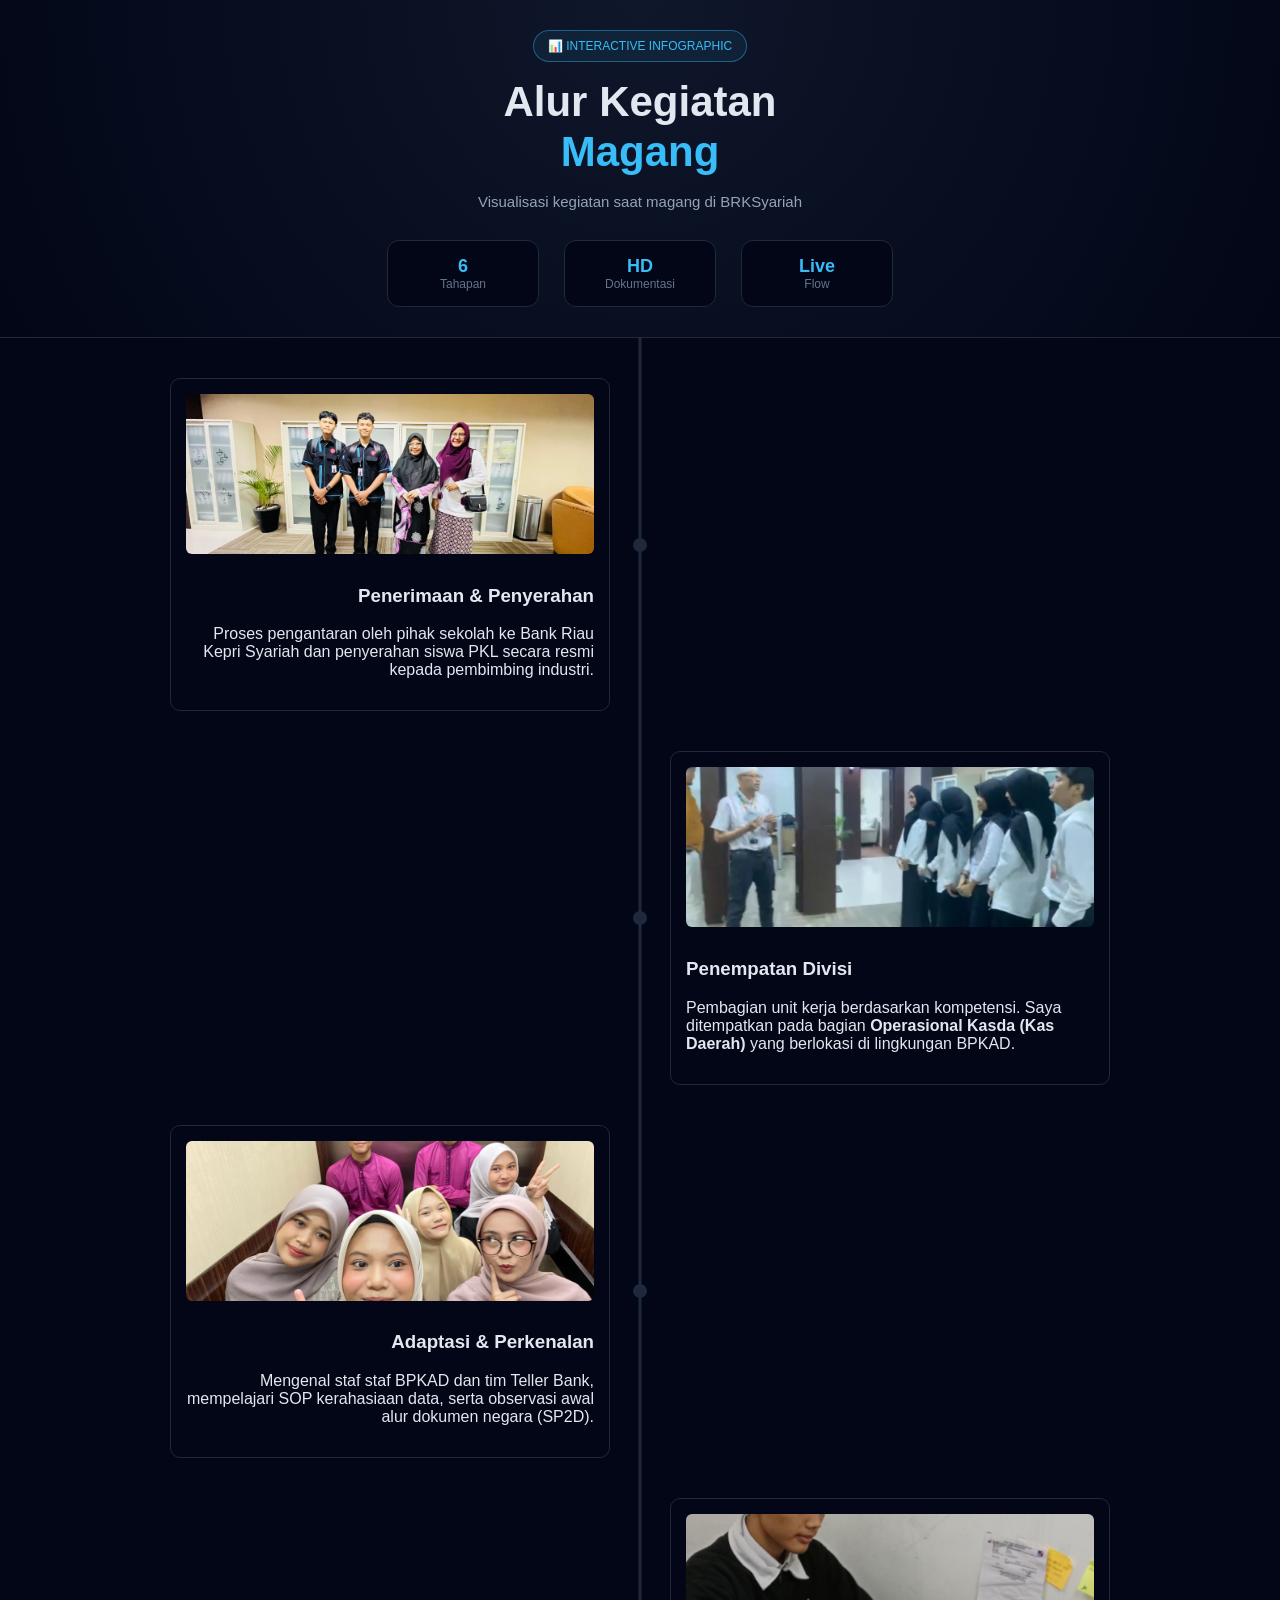
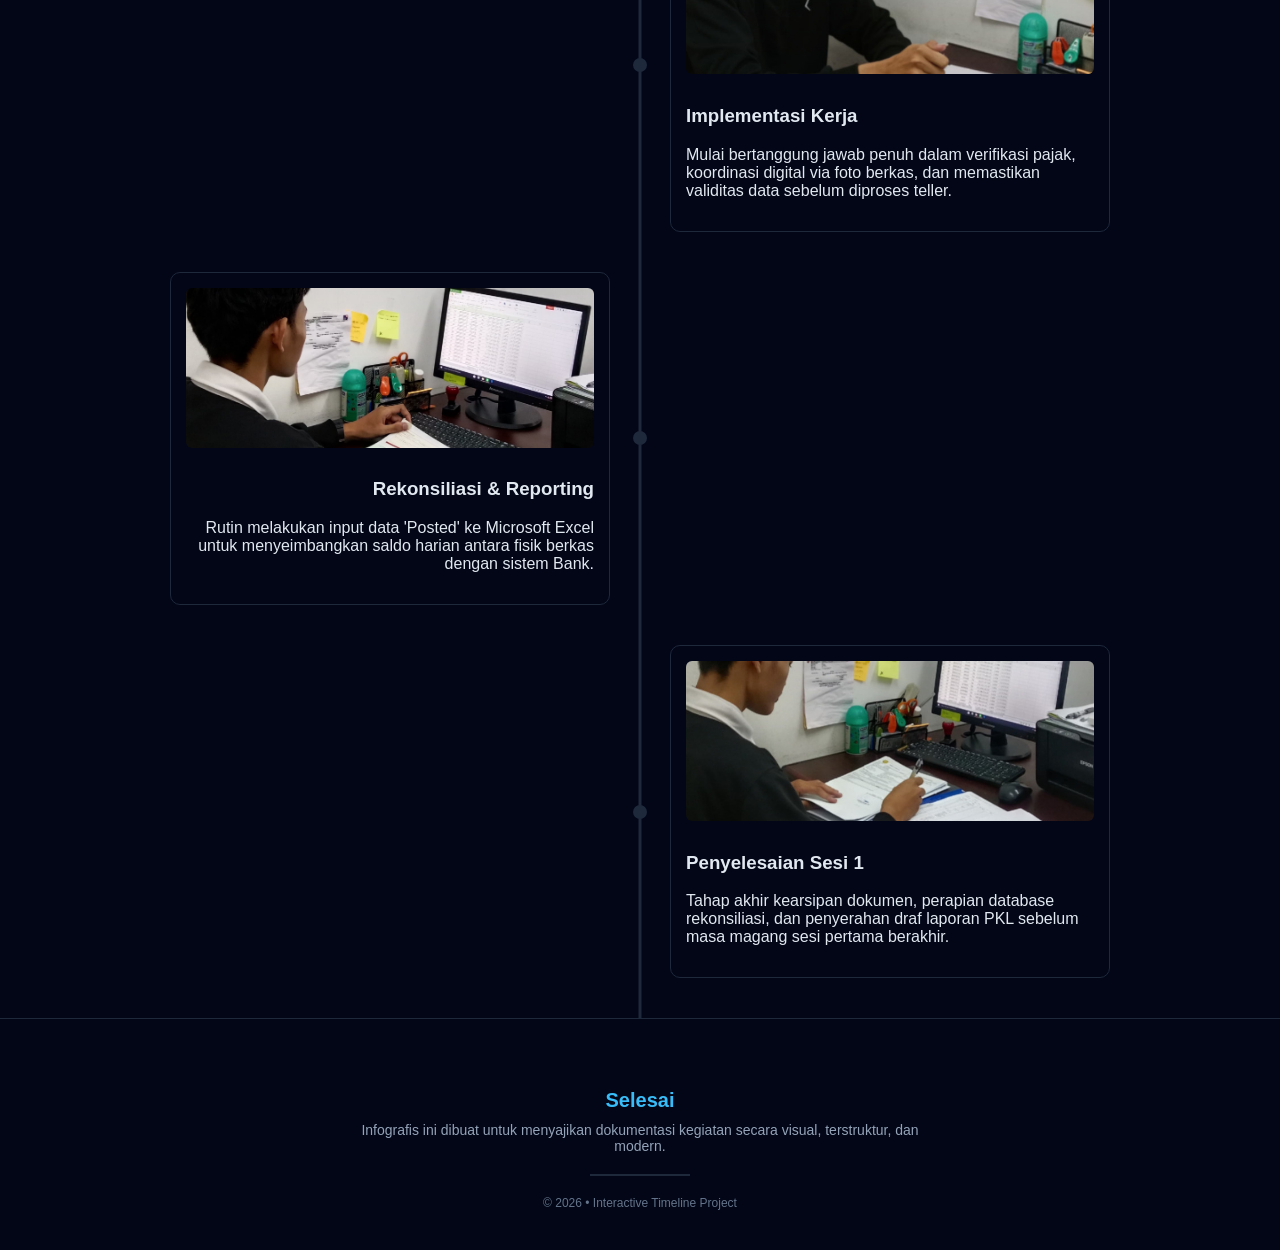
==== commit a4df42a0: "styling index with css" ====
--- a/index.html
+++ b/index.html
@@ -4,6 +4,7 @@
     <meta charset="UTF-8">
     <meta name="viewport" content="width=device-width, initial-scale=1.0">
     <title>Infografis Magang</title>
+    <link rel="stylesheet" href="assets/css/style.css">
 </head>
 <body>
     <header>
--- a/assets/css/style.css
+++ b/assets/css/style.css
@@ -0,0 +1,244 @@
+body {
+    font-family: Arial, sans-serif;
+    margin: 0;
+    background: #020617;
+    color: #e2e8f0;
+}
+
+/* HEADER */
+header {
+    text-align: center;
+    padding: 30px;
+    border-bottom: 1px solid #1e293b;
+    background: radial-gradient(circle at top, #0f172a, #020617); /* Biar nyambung sama hero */
+}
+
+.hero-tag {
+    display: inline-block;
+    padding: 8px 14px;
+    font-size: 12px;
+    border-radius: 999px;
+    border: 1px solid rgba(56,189,248,0.4);
+    background: rgba(56,189,248,0.08);
+    color: #38bdf8;
+    margin-bottom: 15px;
+}
+
+header h1 {
+    font-size: 42px;
+    margin: 0;
+    color: #e2e8f0;
+    line-height: 1.2;
+}
+
+header h1 span {
+    color: #38bdf8;
+}
+
+header p {
+    margin-top: 15px;
+    color: #94a3b8;
+    font-size: 15px;
+}
+
+/* STATS */
+.hero-stats {
+    display: flex;
+    justify-content: center;
+    gap: 25px;
+    margin-top: 30px;
+    flex-wrap: wrap;
+}
+
+.stat {
+    background: #020617;
+    border: 1px solid #1e293b;
+    padding: 15px 20px;
+    border-radius: 12px;
+    min-width: 110px;
+}
+
+.num {
+    font-size: 18px;
+    color: #38bdf8;
+    font-weight: bold;
+}
+
+.label {
+    font-size: 12px;
+    color: #64748b;
+}
+
+/* CONTAINER */
+.container {
+    position: relative;
+    max-width: 1000px;
+    margin: auto;
+    padding: 20px;
+}
+
+/* GARIS FIX FULL */
+.container::before {
+    content: '';
+    position: absolute;
+    width: 3px;
+    background: #1e293b;
+    top: 0;
+    bottom: 0;
+    left: 50%;
+    transform: translateX(-50%);
+}
+
+/* ITEM */
+.timeline-item {
+    position: relative;
+    width: 50%;
+    padding: 20px 30px;
+    box-sizing: border-box;
+    /* Sengaja dihapus opacity 0 & transform biar langsung muncul sesuai permintaan lu */
+}
+
+/* POSISI */
+.left { left: 0; text-align: right; }
+.right { left: 50%; }
+
+/* CONTENT */
+.content {
+    background: #020617;
+    border: 1px solid #1e293b;
+    border-radius: 10px;
+    padding: 15px;
+    transition: 0.3s;
+}
+
+/* LINK ADJUSTMENTS (Sesuai HTML Baru) */
+.content a {
+    text-decoration: none; /* Hapus garis bawah global di card */
+    color: inherit;
+}
+
+.content h3 a {
+    color: #e2e8f0;
+    transition: 0.3s;
+}
+
+.content h3 a:hover {
+    color: #38bdf8; /* Judul nyala pas di-hover */
+}
+
+/* TITIK */
+.timeline-dot {
+    position: absolute;
+    width: 14px;
+    height: 14px;
+    background: #1e293b;
+    border-radius: 50%;
+    top: 50%;
+    transform: translateY(-50%);
+    transition: 0.3s;
+    z-index: 2;
+}
+
+/* Titik nyala otomatis saat item didekati kursor */
+.timeline-item:hover .timeline-dot {
+    background: #38bdf8;
+    box-shadow: 0 0 10px #38bdf8;
+}
+
+.left .timeline-dot { right: -7px; }
+.right .timeline-dot { left: -7px; }
+
+/* PANAH */
+.left .content::after {
+    content: '';
+    position: absolute;
+    top: 50%;
+    transform: translateY(-50%);
+    right: -10px;
+    border: 6px solid transparent;
+    border-left-color: #1e293b; /* Warna disesuain sama border */
+}
+
+.right .content::after {
+    content: '';
+    position: absolute;
+    top: 50%;
+    transform: translateY(-50%);
+    left: -10px;
+    border: 6px solid transparent;
+    border-right-color: #1e293b;
+}
+
+/* IMAGE */
+.content img {
+    width: 100%;
+    height: 160px;
+    object-fit: cover;
+    border-radius: 6px;
+    margin-bottom: 8px;
+    transition: 0.3s;
+}
+
+.content a:hover img {
+    opacity: 0.8; /* Efek pas gambar diklik */
+}
+
+/* FOOTER */
+.footer {
+    padding: 70px 20px 40px;
+    display: flex;
+    justify-content: center;
+    border-top: 1px solid #1e293b;
+}
+
+.footer-inner {
+    text-align: center;
+    max-width: 600px;
+}
+
+.footer-title {
+    font-size: 20px;
+    color: #38bdf8;
+    font-weight: bold;
+}
+
+.footer-text {
+    margin-top: 10px;
+    color: #94a3b8;
+    font-size: 14px;
+}
+
+.footer-line {
+    width: 100px;
+    height: 2px;
+    background: #1e293b;
+    margin: 20px auto;
+}
+
+.footer-mini {
+    font-size: 12px;
+    color: #64748b;
+}
+
+/* MOBILE */
+@media screen and (max-width: 768px) {
+    .container::before {
+        left: 10px;
+    }
+
+    .timeline-item {
+        width: 100%;
+        padding-left: 25px;
+        text-align: left !important;
+    }
+
+    .right { left: 0; }
+
+    .timeline-dot {
+        left: 3px !important;
+    }
+
+    .content::after {
+        display: none;
+    }
+}
